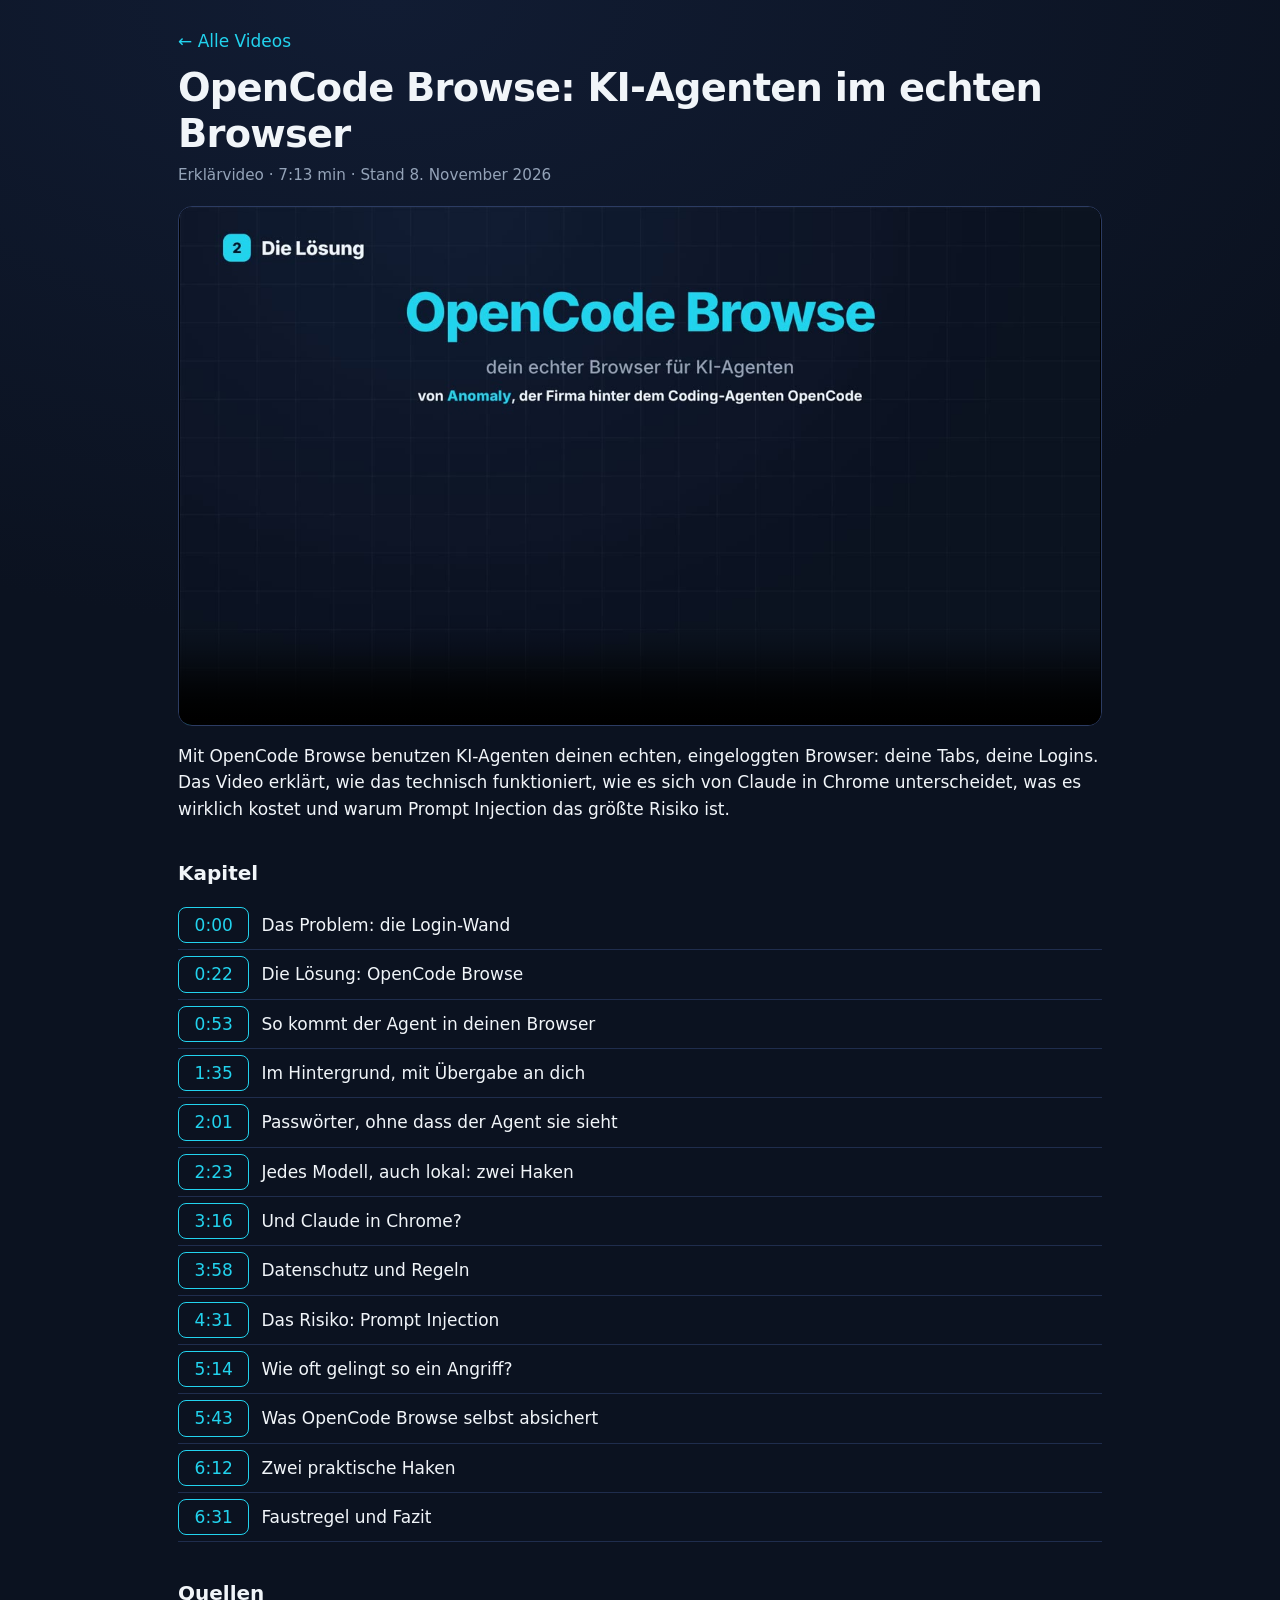
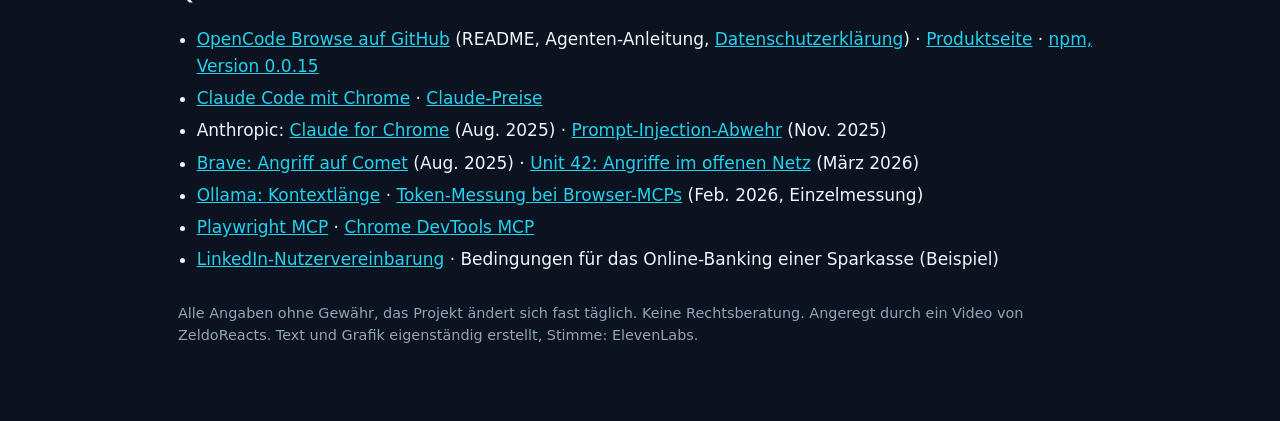
==== opencode-browse/index.html @ 7f42b18c "Videoseite OpenCode Browse und Übersicht der KI-Videos Übersicht (index.html) mit Karte je Video, Vi" ====
<!DOCTYPE html>
<html lang="de">
<head>
<meta charset="utf-8">
<meta name="viewport" content="width=device-width, initial-scale=1">
<title>OpenCode Browse: KI-Agenten im echten Browser · KI-Videos</title>
<meta name="description" content="Erklärvideo (7 min): Was OpenCode Browse kann, wie es funktioniert, was es kostet und welche Risiken es gibt.">
<link rel="stylesheet" href="../stil.css">
</head>
<body>
<main>
  <p class="zurueck"><a href="../">← Alle Videos</a></p>
  <h1>OpenCode Browse: KI-Agenten im echten Browser</h1>
  <p class="meta">Erklärvideo · 7:13 min · Stand 8. November 2026</p>

  <video id="video" controls playsinline preload="metadata" poster="poster.jpg">
    <source src="video.mp4" type="video/mp4">
    Dein Browser kann das Video nicht abspielen. <a href="video.mp4">Video herunterladen</a>.
  </video>

  <p>Mit OpenCode Browse benutzen KI-Agenten deinen echten, eingeloggten Browser: deine Tabs, deine Logins.
  Das Video erklärt, wie das technisch funktioniert, wie es sich von Claude in Chrome unterscheidet, was es wirklich kostet
  und warum Prompt Injection das größte Risiko ist.</p>

  <h2>Kapitel</h2>
  <ol class="kapitel">
    <li><button data-t="0">0:00</button> Das Problem: die Login-Wand</li>
    <li><button data-t="22">0:22</button> Die Lösung: OpenCode Browse</li>
    <li><button data-t="53">0:53</button> So kommt der Agent in deinen Browser</li>
    <li><button data-t="95">1:35</button> Im Hintergrund, mit Übergabe an dich</li>
    <li><button data-t="121">2:01</button> Passwörter, ohne dass der Agent sie sieht</li>
    <li><button data-t="143">2:23</button> Jedes Modell, auch lokal: zwei Haken</li>
    <li><button data-t="196">3:16</button> Und Claude in Chrome?</li>
    <li><button data-t="238">3:58</button> Datenschutz und Regeln</li>
    <li><button data-t="271">4:31</button> Das Risiko: Prompt Injection</li>
    <li><button data-t="314">5:14</button> Wie oft gelingt so ein Angriff?</li>
    <li><button data-t="343">5:43</button> Was OpenCode Browse selbst absichert</li>
    <li><button data-t="372">6:12</button> Zwei praktische Haken</li>
    <li><button data-t="391">6:31</button> Faustregel und Fazit</li>
  </ol>

  <h2>Quellen</h2>
  <ul class="quellen">
    <li><a href="https://github.com/anomalyco/browse">OpenCode Browse auf GitHub</a> (README, Agenten-Anleitung,
      <a href="https://github.com/anomalyco/browse/blob/main/store/privacy-policy.md">Datenschutzerklärung</a>) ·
      <a href="https://opencode.ai/product/browse">Produktseite</a> · <a href="https://www.npmjs.com/package/@opencode/browse">npm, Version 0.0.15</a></li>
    <li><a href="https://code.claude.com/docs/en/chrome">Claude Code mit Chrome</a> · <a href="https://claude.com/pricing">Claude-Preise</a></li>
    <li>Anthropic: <a href="https://www.anthropic.com/news/claude-for-chrome">Claude for Chrome</a> (Aug. 2025) ·
      <a href="https://www.anthropic.com/research/prompt-injection-defenses">Prompt-Injection-Abwehr</a> (Nov. 2025)</li>
    <li><a href="https://brave.com/blog/comet-prompt-injection/">Brave: Angriff auf Comet</a> (Aug. 2025) ·
      <a href="https://unit42.paloaltonetworks.com/ai-agent-prompt-injection/">Unit 42: Angriffe im offenen Netz</a> (März 2026)</li>
    <li><a href="https://docs.ollama.com/context-length">Ollama: Kontextlänge</a> ·
      <a href="https://dev.to/kuroko1t/how-accessibility-tree-formatting-affects-token-cost-in-browser-mcps-n2a">Token-Messung bei Browser-MCPs</a> (Feb. 2026, Einzelmessung)</li>
    <li><a href="https://github.com/microsoft/playwright-mcp">Playwright MCP</a> ·
      <a href="https://github.com/ChromeDevTools/chrome-devtools-mcp">Chrome DevTools MCP</a></li>
    <li><a href="https://www.linkedin.com/legal/user-agreement">LinkedIn-Nutzervereinbarung</a> · Bedingungen für das Online-Banking einer Sparkasse (Beispiel)</li>
  </ul>
  <p class="hinweis">Alle Angaben ohne Gewähr, das Projekt ändert sich fast täglich. Keine Rechtsberatung.
  Angeregt durch ein Video von ZeldoReacts. Text und Grafik eigenständig erstellt, Stimme: ElevenLabs.</p>
</main>
<script>
  const v = document.getElementById('video');
  document.querySelectorAll('.kapitel button').forEach((b) => b.addEventListener('click', () => {
    v.currentTime = Number(b.dataset.t);
    v.play();
    v.scrollIntoView({behavior: 'smooth', block: 'start'});
  }));
</script>
</body>
</html>
---- stil.css ----
:root {
  --bg: #0b1220; --karte: #18243f; --rand: #2c3c63; --text: #f1f5f9; --grau: #94a3b8; --cyan: #22d3ee;
  color-scheme: dark;
}
* { box-sizing: border-box; }
html { background: var(--bg); }
body {
  margin: 0; min-height: 100vh; background: radial-gradient(ellipse 120% 900px at 30% 0%, #111c33 0%, var(--bg) 70%) no-repeat;
  color: var(--text);
  font: 17px/1.55 system-ui, -apple-system, "Segoe UI", Roboto, "Helvetica Neue", Arial, sans-serif;
}
main { max-width: 960px; margin: 0 auto; padding: 28px 18px 60px; }
h1 { font-size: clamp(1.6rem, 4.5vw, 2.4rem); line-height: 1.2; margin: 0.2em 0 0.2em; letter-spacing: -0.02em; }
h2 { font-size: 1.25rem; margin: 1.8em 0 0.6em; }
a { color: var(--cyan); }
.meta { color: var(--grau); margin: 0 0 1.2em; font-size: 0.95rem; }
.zurueck { margin: 0 0 0.6em; }
.zurueck a { text-decoration: none; }
video { width: 100%; aspect-ratio: 16 / 9; background: #000; border-radius: 14px; border: 1px solid var(--rand); display: block; }
.kapitel { list-style: none; padding: 0; margin: 0; }
.kapitel li { display: flex; align-items: center; gap: 12px; padding: 6px 0; border-bottom: 1px solid #1f2d4d; }
.kapitel button {
  font: inherit; font-variant-numeric: tabular-nums; min-width: 4.2em; padding: 4px 10px; border-radius: 8px;
  border: 1px solid var(--cyan); background: transparent; color: var(--cyan); cursor: pointer;
}
.quellen { padding-left: 1.1em; }
.quellen li { margin: 0.35em 0; }
.hinweis { color: var(--grau); font-size: 0.9rem; margin-top: 2em; }
.liste { display: grid; gap: 18px; }
.karte {
  display: grid; grid-template-columns: minmax(0, 300px) 1fr; gap: 18px; align-items: start; padding: 14px;
  background: var(--karte); border: 1px solid var(--rand); border-radius: 16px; color: var(--text); text-decoration: none;
}
.karte img { width: 100%; border-radius: 10px; display: block; }
.karte h2 { margin: 0 0 0.2em; font-size: 1.2rem; color: var(--cyan); }
.karte p { margin: 0.3em 0; }
@media (max-width: 640px) { .karte { grid-template-columns: 1fr; } }
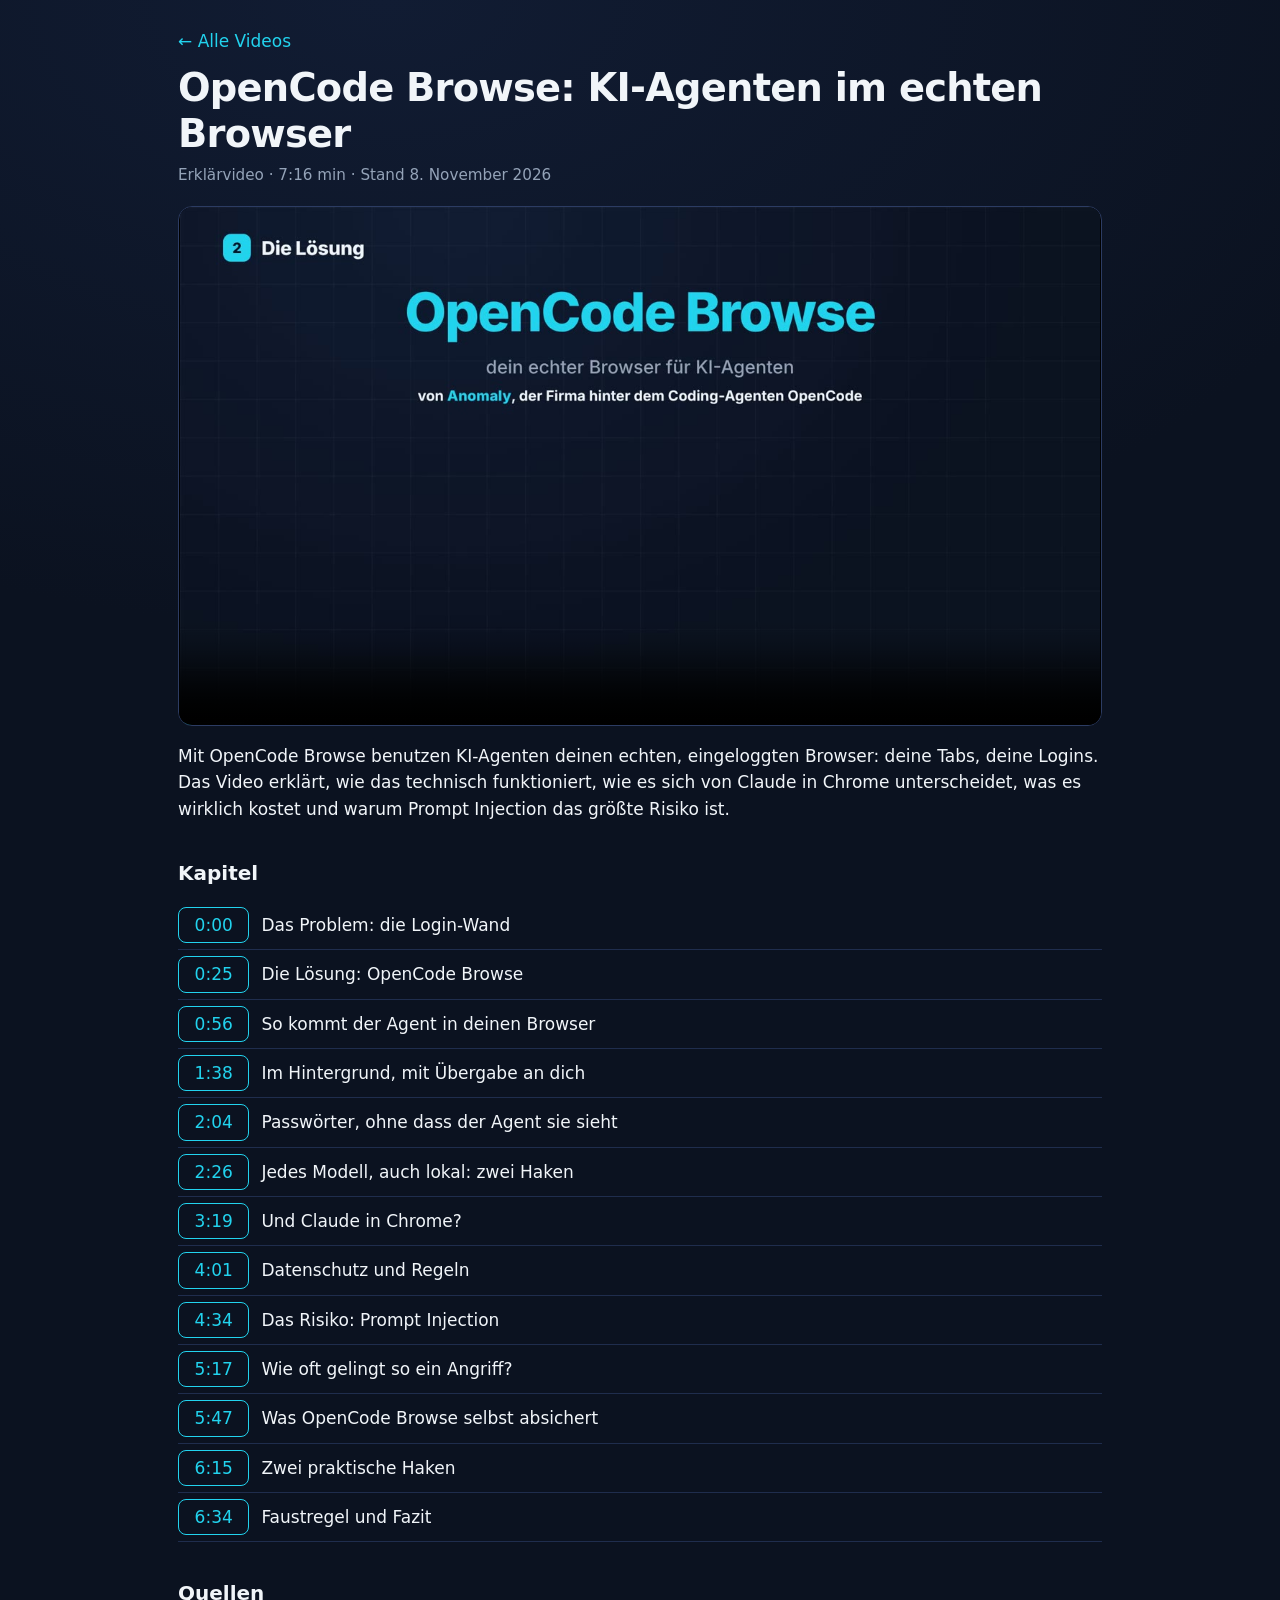
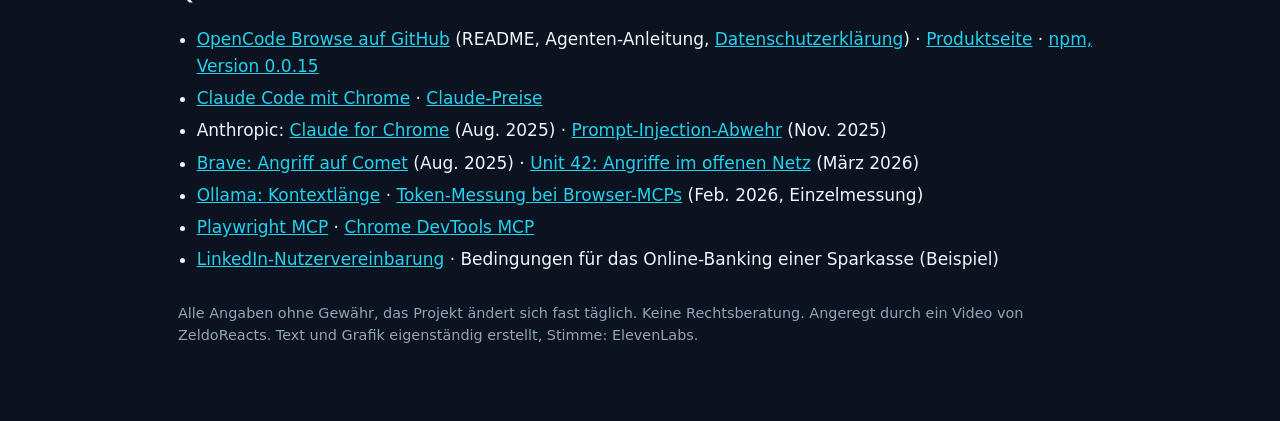
==== commit b4f4d743: "OpenCode Browse: Kapitelzeiten für Fassung mit Titelkarte (+3,5 s), Länge 7:16 Co-Authored-By: Claud" ====
--- a/opencode-browse/index.html
+++ b/opencode-browse/index.html
@@ -11,7 +11,7 @@
 <main>
   <p class="zurueck"><a href="../">← Alle Videos</a></p>
   <h1>OpenCode Browse: KI-Agenten im echten Browser</h1>
-  <p class="meta">Erklärvideo · 7:13 min · Stand 8. November 2026</p>
+  <p class="meta">Erklärvideo · 7:16 min · Stand 8. November 2026</p>
 
   <video id="video" controls playsinline preload="metadata" poster="poster.jpg">
     <source src="video.mp4" type="video/mp4">
@@ -25,18 +25,18 @@
   <h2>Kapitel</h2>
   <ol class="kapitel">
     <li><button data-t="0">0:00</button> Das Problem: die Login-Wand</li>
-    <li><button data-t="22">0:22</button> Die Lösung: OpenCode Browse</li>
-    <li><button data-t="53">0:53</button> So kommt der Agent in deinen Browser</li>
-    <li><button data-t="95">1:35</button> Im Hintergrund, mit Übergabe an dich</li>
-    <li><button data-t="121">2:01</button> Passwörter, ohne dass der Agent sie sieht</li>
-    <li><button data-t="143">2:23</button> Jedes Modell, auch lokal: zwei Haken</li>
-    <li><button data-t="196">3:16</button> Und Claude in Chrome?</li>
-    <li><button data-t="238">3:58</button> Datenschutz und Regeln</li>
-    <li><button data-t="271">4:31</button> Das Risiko: Prompt Injection</li>
-    <li><button data-t="314">5:14</button> Wie oft gelingt so ein Angriff?</li>
-    <li><button data-t="343">5:43</button> Was OpenCode Browse selbst absichert</li>
-    <li><button data-t="372">6:12</button> Zwei praktische Haken</li>
-    <li><button data-t="391">6:31</button> Faustregel und Fazit</li>
+    <li><button data-t="25">0:25</button> Die Lösung: OpenCode Browse</li>
+    <li><button data-t="56">0:56</button> So kommt der Agent in deinen Browser</li>
+    <li><button data-t="98">1:38</button> Im Hintergrund, mit Übergabe an dich</li>
+    <li><button data-t="124">2:04</button> Passwörter, ohne dass der Agent sie sieht</li>
+    <li><button data-t="146">2:26</button> Jedes Modell, auch lokal: zwei Haken</li>
+    <li><button data-t="199">3:19</button> Und Claude in Chrome?</li>
+    <li><button data-t="241">4:01</button> Datenschutz und Regeln</li>
+    <li><button data-t="274">4:34</button> Das Risiko: Prompt Injection</li>
+    <li><button data-t="317">5:17</button> Wie oft gelingt so ein Angriff?</li>
+    <li><button data-t="347">5:47</button> Was OpenCode Browse selbst absichert</li>
+    <li><button data-t="375">6:15</button> Zwei praktische Haken</li>
+    <li><button data-t="394">6:34</button> Faustregel und Fazit</li>
   </ol>
 
   <h2>Quellen</h2>
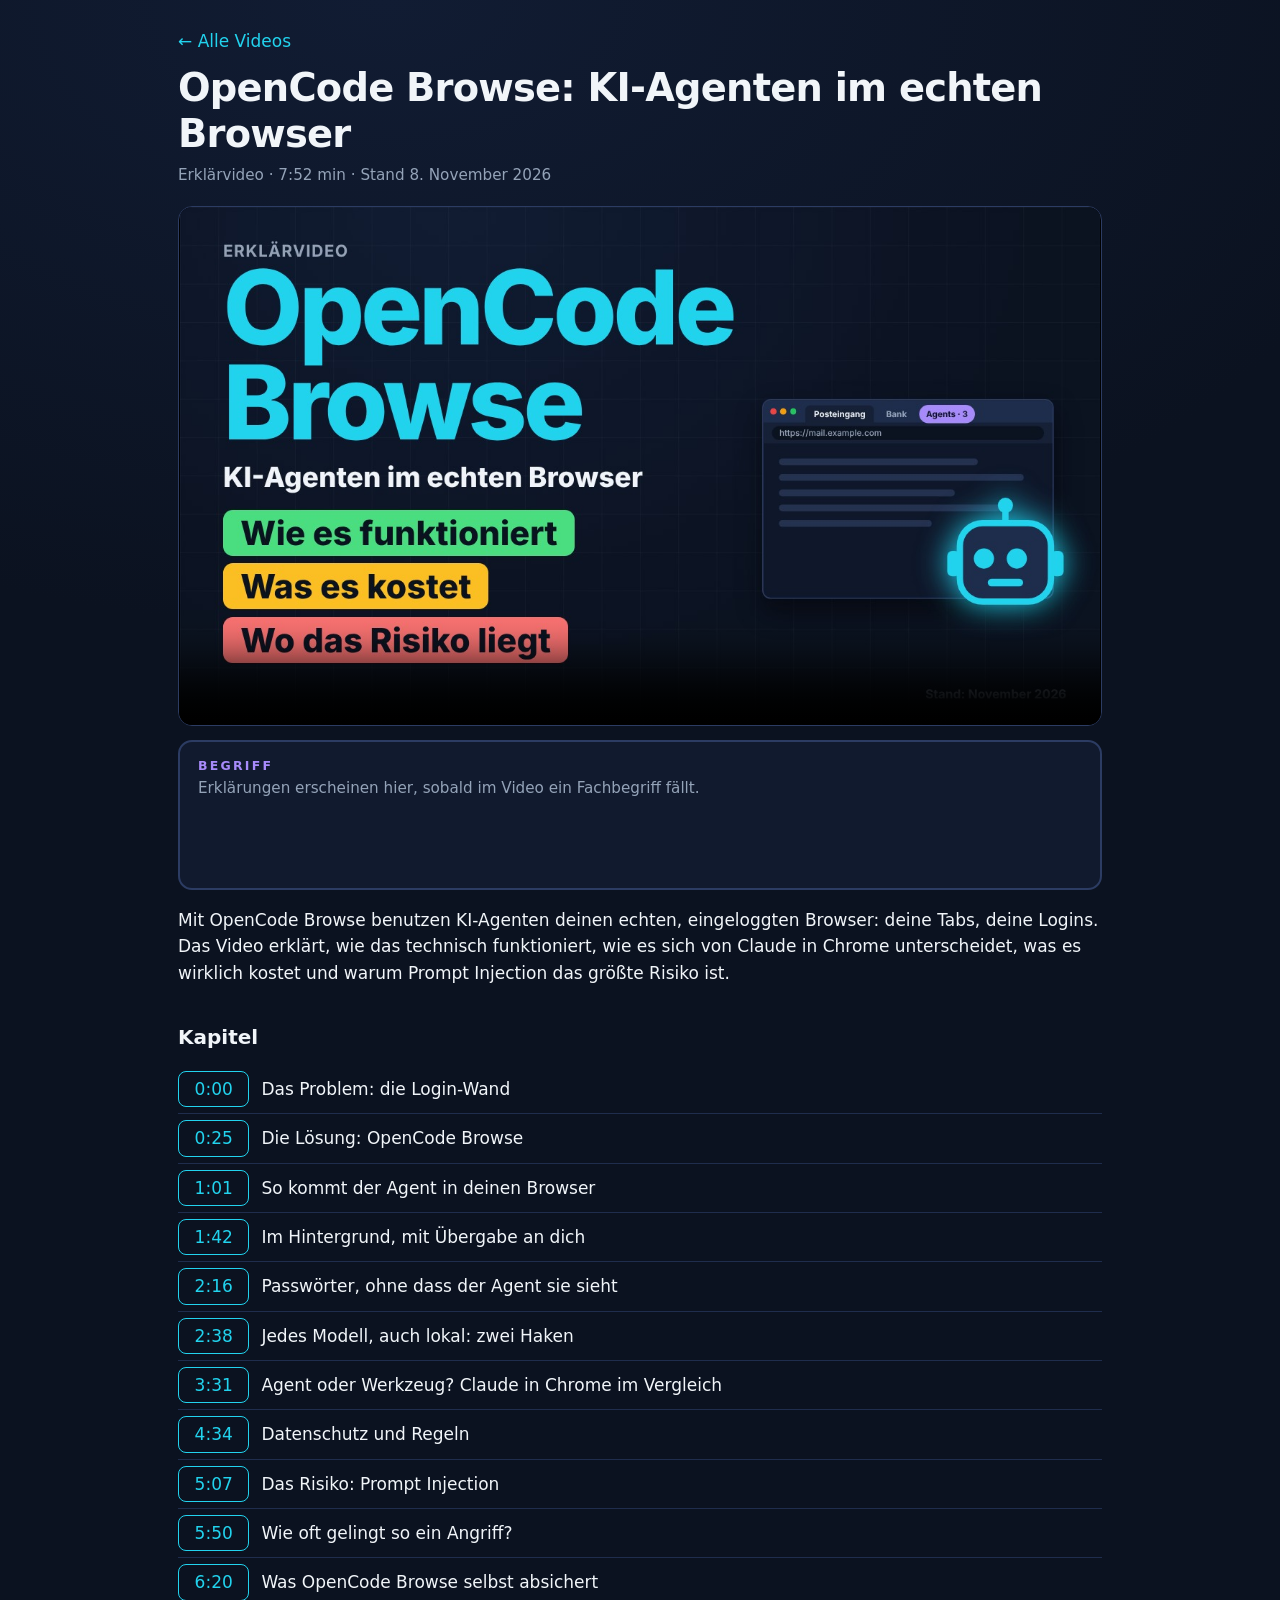
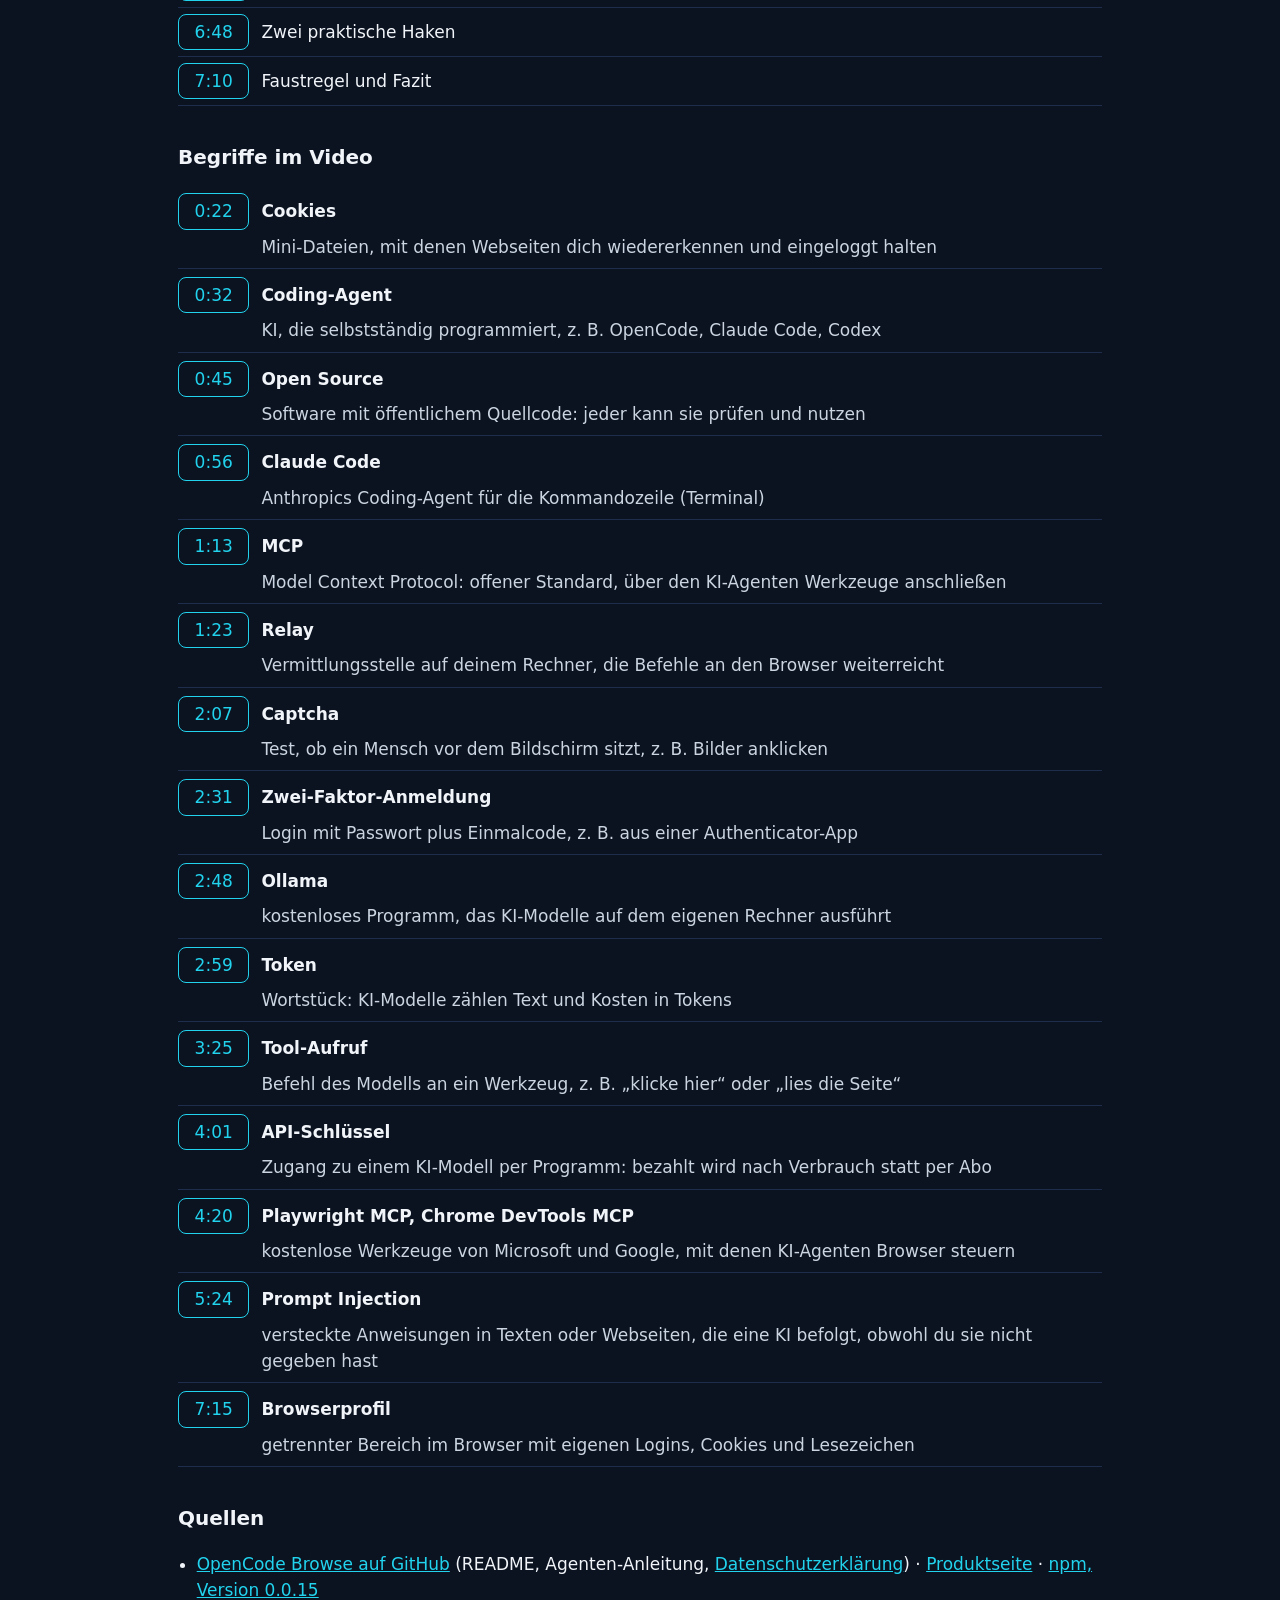
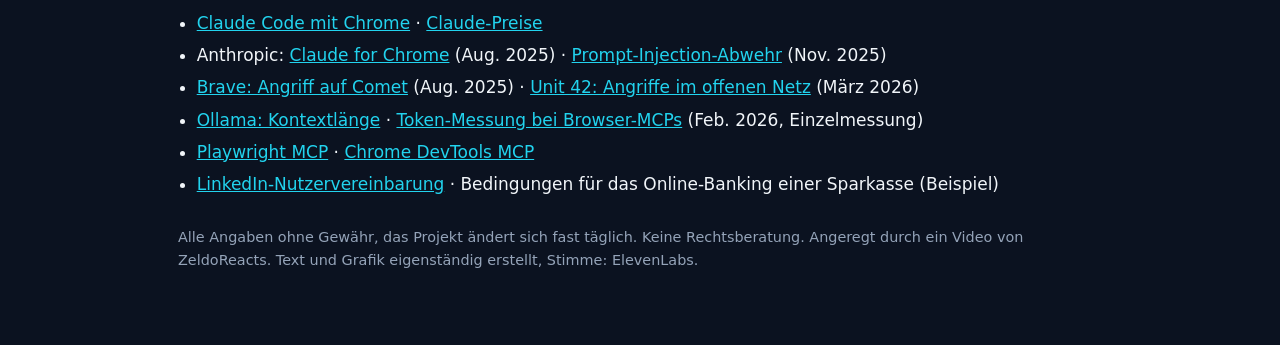
==== commit 0b0bc309: "OpenCode Browse: Endfassung 7:52 mit Begriffs-Einblendungen, mitlaufender Begriffskasten, Begriffsli" ====
--- a/opencode-browse/index.html
+++ b/opencode-browse/index.html
@@ -11,12 +11,18 @@
 <main>
   <p class="zurueck"><a href="../">← Alle Videos</a></p>
   <h1>OpenCode Browse: KI-Agenten im echten Browser</h1>
-  <p class="meta">Erklärvideo · 7:16 min · Stand 8. November 2026</p>
+  <p class="meta">Erklärvideo · 7:52 min · Stand 8. November 2026</p>
 
   <video id="video" controls playsinline preload="metadata" poster="poster.jpg">
     <source src="video.mp4" type="video/mp4">
     Dein Browser kann das Video nicht abspielen. <a href="video.mp4">Video herunterladen</a>.
   </video>
+
+  <div id="begriff" class="begriff" aria-live="polite">
+    <div class="begriff-kopf">Begriff</div>
+    <div id="begriff-name" class="begriff-name">Erklärungen erscheinen hier, sobald im Video ein Fachbegriff fällt.</div>
+    <div id="begriff-text" class="begriff-text"></div>
+  </div>
 
   <p>Mit OpenCode Browse benutzen KI-Agenten deinen echten, eingeloggten Browser: deine Tabs, deine Logins.
   Das Video erklärt, wie das technisch funktioniert, wie es sich von Claude in Chrome unterscheidet, was es wirklich kostet
@@ -26,18 +32,37 @@
   <ol class="kapitel">
     <li><button data-t="0">0:00</button> Das Problem: die Login-Wand</li>
     <li><button data-t="25">0:25</button> Die Lösung: OpenCode Browse</li>
-    <li><button data-t="56">0:56</button> So kommt der Agent in deinen Browser</li>
-    <li><button data-t="98">1:38</button> Im Hintergrund, mit Übergabe an dich</li>
-    <li><button data-t="124">2:04</button> Passwörter, ohne dass der Agent sie sieht</li>
-    <li><button data-t="146">2:26</button> Jedes Modell, auch lokal: zwei Haken</li>
-    <li><button data-t="199">3:19</button> Und Claude in Chrome?</li>
-    <li><button data-t="241">4:01</button> Datenschutz und Regeln</li>
-    <li><button data-t="274">4:34</button> Das Risiko: Prompt Injection</li>
-    <li><button data-t="317">5:17</button> Wie oft gelingt so ein Angriff?</li>
-    <li><button data-t="347">5:47</button> Was OpenCode Browse selbst absichert</li>
-    <li><button data-t="375">6:15</button> Zwei praktische Haken</li>
-    <li><button data-t="394">6:34</button> Faustregel und Fazit</li>
+    <li><button data-t="61">1:01</button> So kommt der Agent in deinen Browser</li>
+    <li><button data-t="102">1:42</button> Im Hintergrund, mit Übergabe an dich</li>
+    <li><button data-t="136">2:16</button> Passwörter, ohne dass der Agent sie sieht</li>
+    <li><button data-t="158">2:38</button> Jedes Modell, auch lokal: zwei Haken</li>
+    <li><button data-t="211">3:31</button> Agent oder Werkzeug? Claude in Chrome im Vergleich</li>
+    <li><button data-t="274">4:34</button> Datenschutz und Regeln</li>
+    <li><button data-t="307">5:07</button> Das Risiko: Prompt Injection</li>
+    <li><button data-t="350">5:50</button> Wie oft gelingt so ein Angriff?</li>
+    <li><button data-t="380">6:20</button> Was OpenCode Browse selbst absichert</li>
+    <li><button data-t="408">6:48</button> Zwei praktische Haken</li>
+    <li><button data-t="430">7:10</button> Faustregel und Fazit</li>
   </ol>
+
+  <h2>Begriffe im Video</h2>
+  <dl class="begriffe">
+    <div><dt><button data-t="22">0:22</button> Cookies</dt><dd>Mini-Dateien, mit denen Webseiten dich wiedererkennen und eingeloggt halten</dd></div>
+    <div><dt><button data-t="32">0:32</button> Coding-Agent</dt><dd>KI, die selbstständig programmiert, z. B. OpenCode, Claude Code, Codex</dd></div>
+    <div><dt><button data-t="45">0:45</button> Open Source</dt><dd>Software mit öffentlichem Quellcode: jeder kann sie prüfen und nutzen</dd></div>
+    <div><dt><button data-t="56">0:56</button> Claude Code</dt><dd>Anthropics Coding-Agent für die Kommandozeile (Terminal)</dd></div>
+    <div><dt><button data-t="73">1:13</button> MCP</dt><dd>Model Context Protocol: offener Standard, über den KI-Agenten Werkzeuge anschließen</dd></div>
+    <div><dt><button data-t="83">1:23</button> Relay</dt><dd>Vermittlungsstelle auf deinem Rechner, die Befehle an den Browser weiterreicht</dd></div>
+    <div><dt><button data-t="127">2:07</button> Captcha</dt><dd>Test, ob ein Mensch vor dem Bildschirm sitzt, z. B. Bilder anklicken</dd></div>
+    <div><dt><button data-t="151">2:31</button> Zwei-Faktor-Anmeldung</dt><dd>Login mit Passwort plus Einmalcode, z. B. aus einer Authenticator-App</dd></div>
+    <div><dt><button data-t="168">2:48</button> Ollama</dt><dd>kostenloses Programm, das KI-Modelle auf dem eigenen Rechner ausführt</dd></div>
+    <div><dt><button data-t="179">2:59</button> Token</dt><dd>Wortstück: KI-Modelle zählen Text und Kosten in Tokens</dd></div>
+    <div><dt><button data-t="205">3:25</button> Tool-Aufruf</dt><dd>Befehl des Modells an ein Werkzeug, z. B. „klicke hier“ oder „lies die Seite“</dd></div>
+    <div><dt><button data-t="241">4:01</button> API-Schlüssel</dt><dd>Zugang zu einem KI-Modell per Programm: bezahlt wird nach Verbrauch statt per Abo</dd></div>
+    <div><dt><button data-t="260">4:20</button> Playwright MCP, Chrome DevTools MCP</dt><dd>kostenlose Werkzeuge von Microsoft und Google, mit denen KI-Agenten Browser steuern</dd></div>
+    <div><dt><button data-t="324">5:24</button> Prompt Injection</dt><dd>versteckte Anweisungen in Texten oder Webseiten, die eine KI befolgt, obwohl du sie nicht gegeben hast</dd></div>
+    <div><dt><button data-t="435">7:15</button> Browserprofil</dt><dd>getrennter Bereich im Browser mit eigenen Logins, Cookies und Lesezeichen</dd></div>
+  </dl>
 
   <h2>Quellen</h2>
   <ul class="quellen">
@@ -60,7 +85,24 @@
 </main>
 <script>
   const v = document.getElementById('video');
-  document.querySelectorAll('.kapitel button').forEach((b) => b.addEventListener('click', () => {
+  const BEGRIFFE = [{"t": 22.87, "b": "Cookies", "e": "Mini-Dateien, mit denen Webseiten dich wiedererkennen und eingeloggt halten"}, {"t": 32.43, "b": "Coding-Agent", "e": "KI, die selbstständig programmiert, z. B. OpenCode, Claude Code, Codex"}, {"t": 45.07, "b": "Open Source", "e": "Software mit öffentlichem Quellcode: jeder kann sie prüfen und nutzen"}, {"t": 56.51, "b": "Claude Code", "e": "Anthropics Coding-Agent für die Kommandozeile (Terminal)"}, {"t": 73.81, "b": "MCP", "e": "Model Context Protocol: offener Standard, über den KI-Agenten Werkzeuge anschließen"}, {"t": 83.93, "b": "Relay", "e": "Vermittlungsstelle auf deinem Rechner, die Befehle an den Browser weiterreicht"}, {"t": 127.36, "b": "Captcha", "e": "Test, ob ein Mensch vor dem Bildschirm sitzt, z. B. Bilder anklicken"}, {"t": 151.53, "b": "Zwei-Faktor-Anmeldung", "e": "Login mit Passwort plus Einmalcode, z. B. aus einer Authenticator-App"}, {"t": 168.7, "b": "Ollama", "e": "kostenloses Programm, das KI-Modelle auf dem eigenen Rechner ausführt"}, {"t": 179.02, "b": "Token", "e": "Wortstück: KI-Modelle zählen Text und Kosten in Tokens"}, {"t": 205.18, "b": "Tool-Aufruf", "e": "Befehl des Modells an ein Werkzeug, z. B. „klicke hier“ oder „lies die Seite“"}, {"t": 241.52, "b": "API-Schlüssel", "e": "Zugang zu einem KI-Modell per Programm: bezahlt wird nach Verbrauch statt per Abo"}, {"t": 260.88, "b": "Playwright MCP, Chrome DevTools MCP", "e": "kostenlose Werkzeuge von Microsoft und Google, mit denen KI-Agenten Browser steuern"}, {"t": 324.86, "b": "Prompt Injection", "e": "versteckte Anweisungen in Texten oder Webseiten, die eine KI befolgt, obwohl du sie nicht gegeben hast"}, {"t": 435.46, "b": "Browserprofil", "e": "getrennter Bereich im Browser mit eigenen Logins, Cookies und Lesezeichen"}];
+  const kasten = document.getElementById('begriff');
+  const name = document.getElementById('begriff-name');
+  const text = document.getElementById('begriff-text');
+  let aktiv = null;
+  v.addEventListener('timeupdate', () => {
+    const t = v.currentTime;
+    let treffer = null;
+    BEGRIFFE.forEach((b, i) => {
+      const ende = Math.min(b.t + 8, BEGRIFFE[i + 1] ? BEGRIFFE[i + 1].t : 1e9);
+      if (t >= b.t - 0.2 && t < ende) treffer = b;
+    });
+    if (treffer === aktiv) return;
+    aktiv = treffer;
+    kasten.classList.toggle('an', !!treffer);
+    if (treffer) { name.textContent = treffer.b; text.textContent = treffer.e; }
+  });
+  document.querySelectorAll('button[data-t]').forEach((b) => b.addEventListener('click', () => {
     v.currentTime = Number(b.dataset.t);
     v.play();
     v.scrollIntoView({behavior: 'smooth', block: 'start'});
--- a/stil.css
+++ b/stil.css
@@ -35,3 +35,20 @@
 .karte h2 { margin: 0 0 0.2em; font-size: 1.2rem; color: var(--cyan); }
 .karte p { margin: 0.3em 0; }
 @media (max-width: 640px) { .karte { grid-template-columns: 1fr; } }
+.begriff {
+  margin: 14px 0 6px; padding: 14px 18px; border-radius: 14px; border: 2px solid #2c3c63; background: #111a2e;
+  min-height: 150px; transition: border-color .3s, background .3s;
+}
+.begriff.an { border-color: #a78bfa; background: #1b1838; }
+.begriff-kopf { font-size: .78rem; font-weight: 800; letter-spacing: .18em; text-transform: uppercase; color: #a78bfa; }
+.begriff-name { font-size: 1.25rem; font-weight: 800; margin-top: 2px; }
+.begriff:not(.an) .begriff-name { font-size: .95rem; font-weight: 500; color: var(--grau); }
+.begriff-text { color: #cbd5e1; margin-top: 2px; }
+.begriffe { margin: 0; }
+.begriffe > div { padding: 8px 0; border-bottom: 1px solid #1f2d4d; }
+.begriffe dt { font-weight: 800; display: flex; align-items: center; gap: 12px; }
+.begriffe dd { margin: 4px 0 0 calc(4.2em + 12px); color: #cbd5e1; }
+.begriffe button {
+  font: inherit; font-weight: 500; font-variant-numeric: tabular-nums; min-width: 4.2em; padding: 4px 10px; border-radius: 8px;
+  border: 1px solid var(--cyan); background: transparent; color: var(--cyan); cursor: pointer;
+}
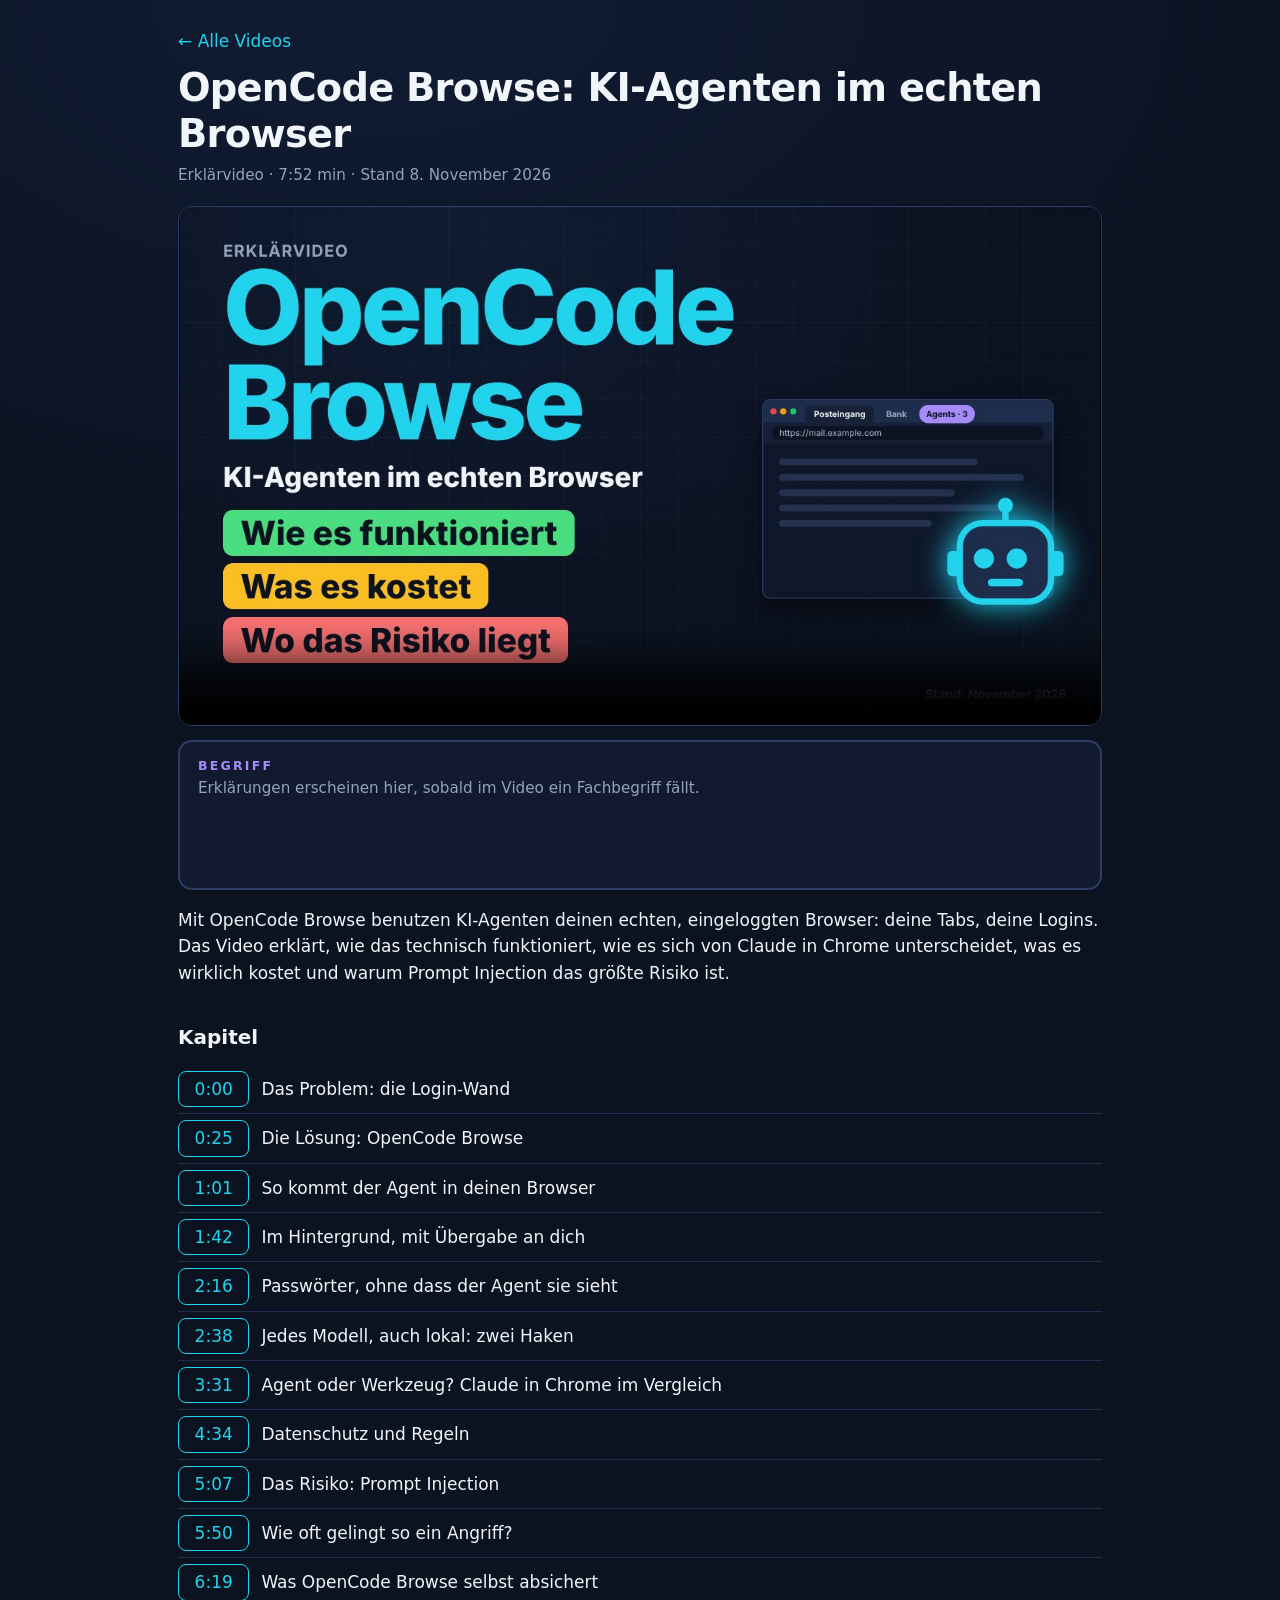
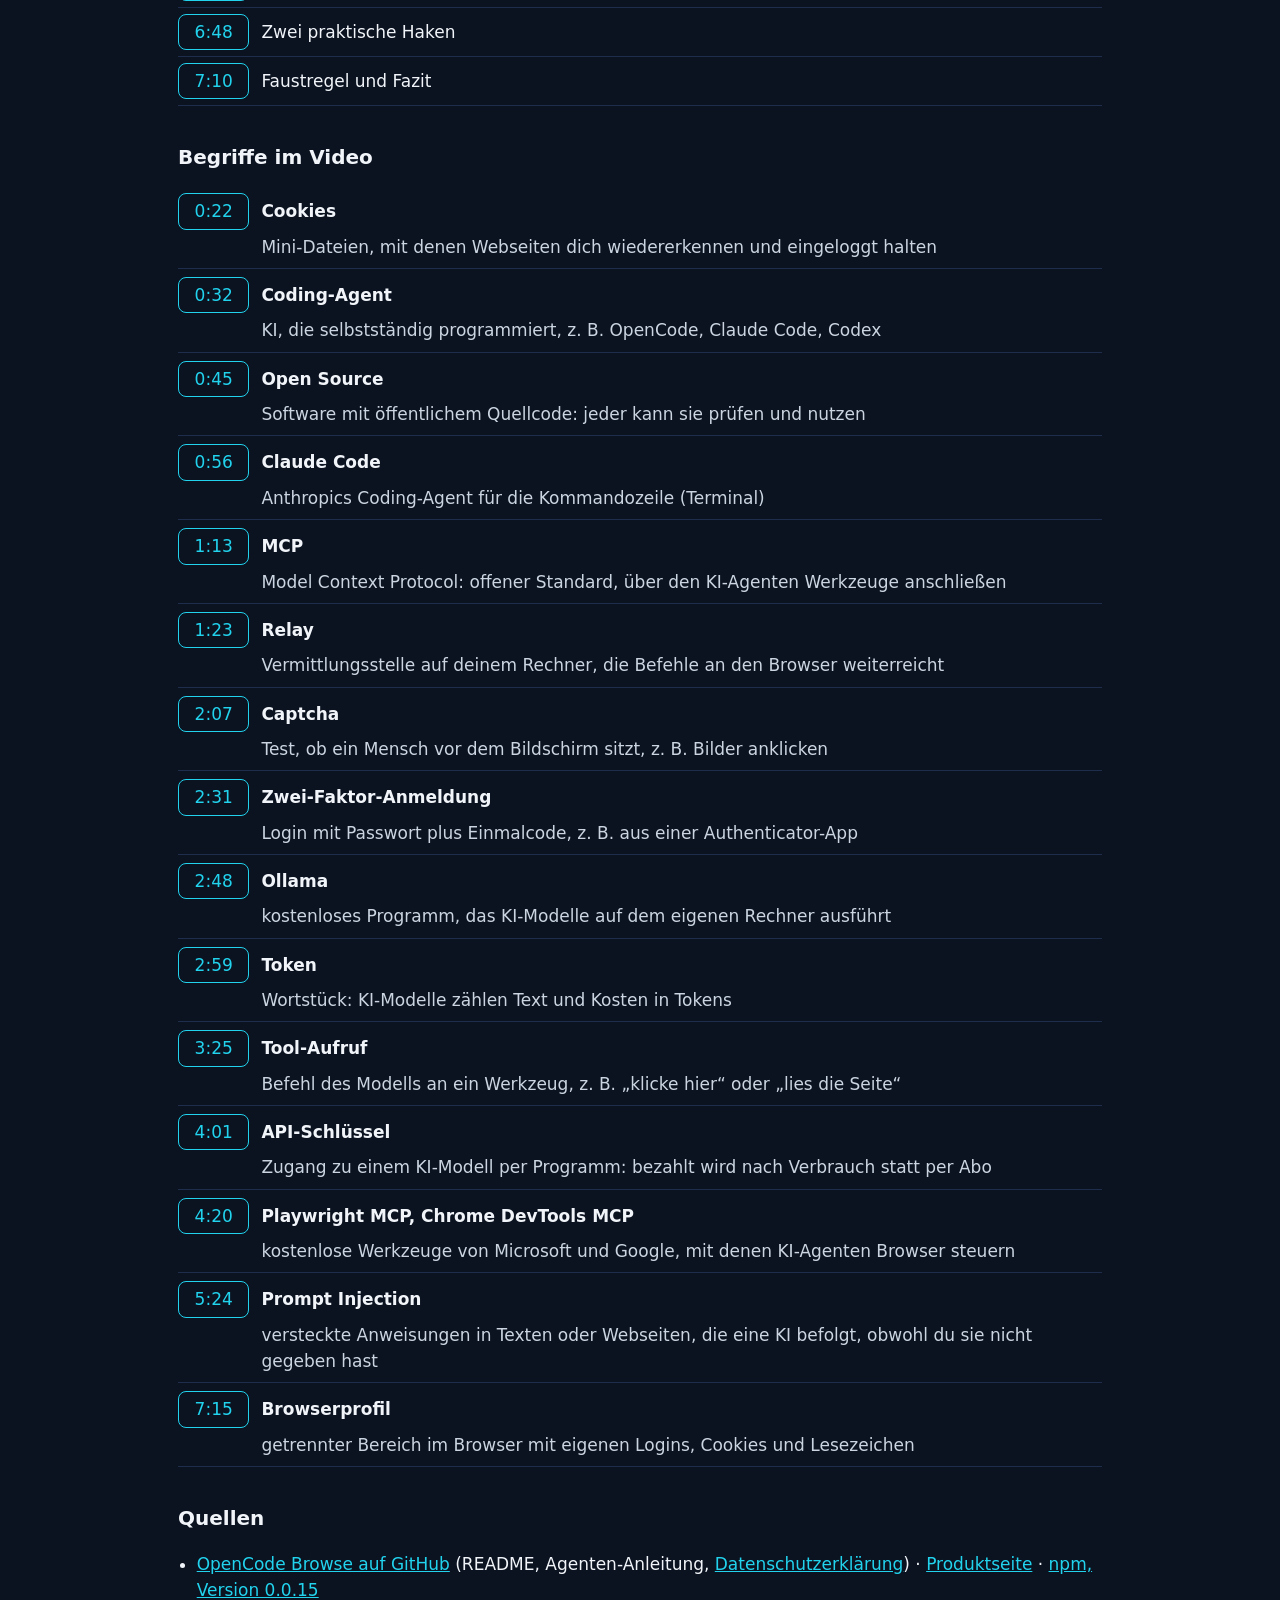
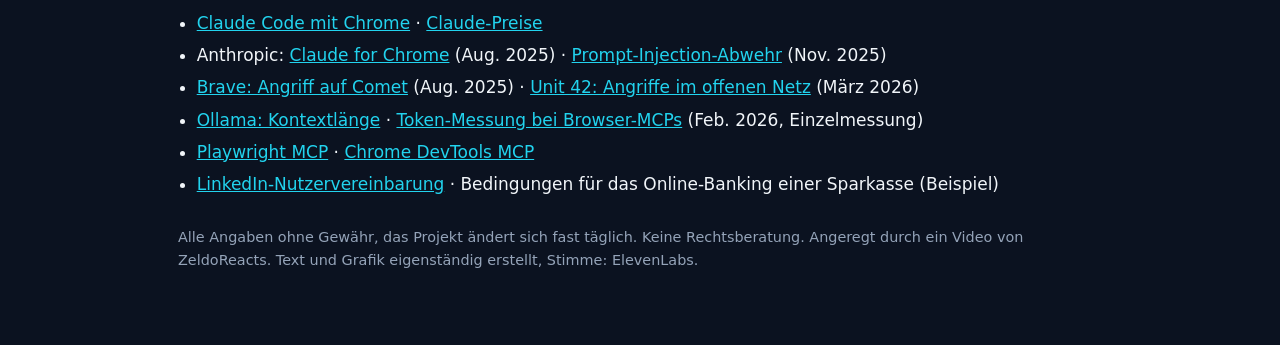
==== commit 739bb150: "OpenCode Browse: Kapitel- und Begriffszeiten für Szene 9 neu (Video folgt) Co-Authored-By: Claude Op" ====
--- a/opencode-browse/index.html
+++ b/opencode-browse/index.html
@@ -40,7 +40,7 @@
     <li><button data-t="274">4:34</button> Datenschutz und Regeln</li>
     <li><button data-t="307">5:07</button> Das Risiko: Prompt Injection</li>
     <li><button data-t="350">5:50</button> Wie oft gelingt so ein Angriff?</li>
-    <li><button data-t="380">6:20</button> Was OpenCode Browse selbst absichert</li>
+    <li><button data-t="379">6:19</button> Was OpenCode Browse selbst absichert</li>
     <li><button data-t="408">6:48</button> Zwei praktische Haken</li>
     <li><button data-t="430">7:10</button> Faustregel und Fazit</li>
   </ol>
@@ -85,7 +85,7 @@
 </main>
 <script>
   const v = document.getElementById('video');
-  const BEGRIFFE = [{"t": 22.87, "b": "Cookies", "e": "Mini-Dateien, mit denen Webseiten dich wiedererkennen und eingeloggt halten"}, {"t": 32.43, "b": "Coding-Agent", "e": "KI, die selbstständig programmiert, z. B. OpenCode, Claude Code, Codex"}, {"t": 45.07, "b": "Open Source", "e": "Software mit öffentlichem Quellcode: jeder kann sie prüfen und nutzen"}, {"t": 56.51, "b": "Claude Code", "e": "Anthropics Coding-Agent für die Kommandozeile (Terminal)"}, {"t": 73.81, "b": "MCP", "e": "Model Context Protocol: offener Standard, über den KI-Agenten Werkzeuge anschließen"}, {"t": 83.93, "b": "Relay", "e": "Vermittlungsstelle auf deinem Rechner, die Befehle an den Browser weiterreicht"}, {"t": 127.36, "b": "Captcha", "e": "Test, ob ein Mensch vor dem Bildschirm sitzt, z. B. Bilder anklicken"}, {"t": 151.53, "b": "Zwei-Faktor-Anmeldung", "e": "Login mit Passwort plus Einmalcode, z. B. aus einer Authenticator-App"}, {"t": 168.7, "b": "Ollama", "e": "kostenloses Programm, das KI-Modelle auf dem eigenen Rechner ausführt"}, {"t": 179.02, "b": "Token", "e": "Wortstück: KI-Modelle zählen Text und Kosten in Tokens"}, {"t": 205.18, "b": "Tool-Aufruf", "e": "Befehl des Modells an ein Werkzeug, z. B. „klicke hier“ oder „lies die Seite“"}, {"t": 241.52, "b": "API-Schlüssel", "e": "Zugang zu einem KI-Modell per Programm: bezahlt wird nach Verbrauch statt per Abo"}, {"t": 260.88, "b": "Playwright MCP, Chrome DevTools MCP", "e": "kostenlose Werkzeuge von Microsoft und Google, mit denen KI-Agenten Browser steuern"}, {"t": 324.86, "b": "Prompt Injection", "e": "versteckte Anweisungen in Texten oder Webseiten, die eine KI befolgt, obwohl du sie nicht gegeben hast"}, {"t": 435.46, "b": "Browserprofil", "e": "getrennter Bereich im Browser mit eigenen Logins, Cookies und Lesezeichen"}];
+  const BEGRIFFE = [{"t": 22.87, "b": "Cookies", "e": "Mini-Dateien, mit denen Webseiten dich wiedererkennen und eingeloggt halten"}, {"t": 32.43, "b": "Coding-Agent", "e": "KI, die selbstständig programmiert, z. B. OpenCode, Claude Code, Codex"}, {"t": 45.07, "b": "Open Source", "e": "Software mit öffentlichem Quellcode: jeder kann sie prüfen und nutzen"}, {"t": 56.51, "b": "Claude Code", "e": "Anthropics Coding-Agent für die Kommandozeile (Terminal)"}, {"t": 73.81, "b": "MCP", "e": "Model Context Protocol: offener Standard, über den KI-Agenten Werkzeuge anschließen"}, {"t": 83.93, "b": "Relay", "e": "Vermittlungsstelle auf deinem Rechner, die Befehle an den Browser weiterreicht"}, {"t": 127.36, "b": "Captcha", "e": "Test, ob ein Mensch vor dem Bildschirm sitzt, z. B. Bilder anklicken"}, {"t": 151.53, "b": "Zwei-Faktor-Anmeldung", "e": "Login mit Passwort plus Einmalcode, z. B. aus einer Authenticator-App"}, {"t": 168.7, "b": "Ollama", "e": "kostenloses Programm, das KI-Modelle auf dem eigenen Rechner ausführt"}, {"t": 179.02, "b": "Token", "e": "Wortstück: KI-Modelle zählen Text und Kosten in Tokens"}, {"t": 205.18, "b": "Tool-Aufruf", "e": "Befehl des Modells an ein Werkzeug, z. B. „klicke hier“ oder „lies die Seite“"}, {"t": 241.52, "b": "API-Schlüssel", "e": "Zugang zu einem KI-Modell per Programm: bezahlt wird nach Verbrauch statt per Abo"}, {"t": 260.88, "b": "Playwright MCP, Chrome DevTools MCP", "e": "kostenlose Werkzeuge von Microsoft und Google, mit denen KI-Agenten Browser steuern"}, {"t": 324.86, "b": "Prompt Injection", "e": "versteckte Anweisungen in Texten oder Webseiten, die eine KI befolgt, obwohl du sie nicht gegeben hast"}, {"t": 435.22, "b": "Browserprofil", "e": "getrennter Bereich im Browser mit eigenen Logins, Cookies und Lesezeichen"}];
   const kasten = document.getElementById('begriff');
   const name = document.getElementById('begriff-name');
   const text = document.getElementById('begriff-text');
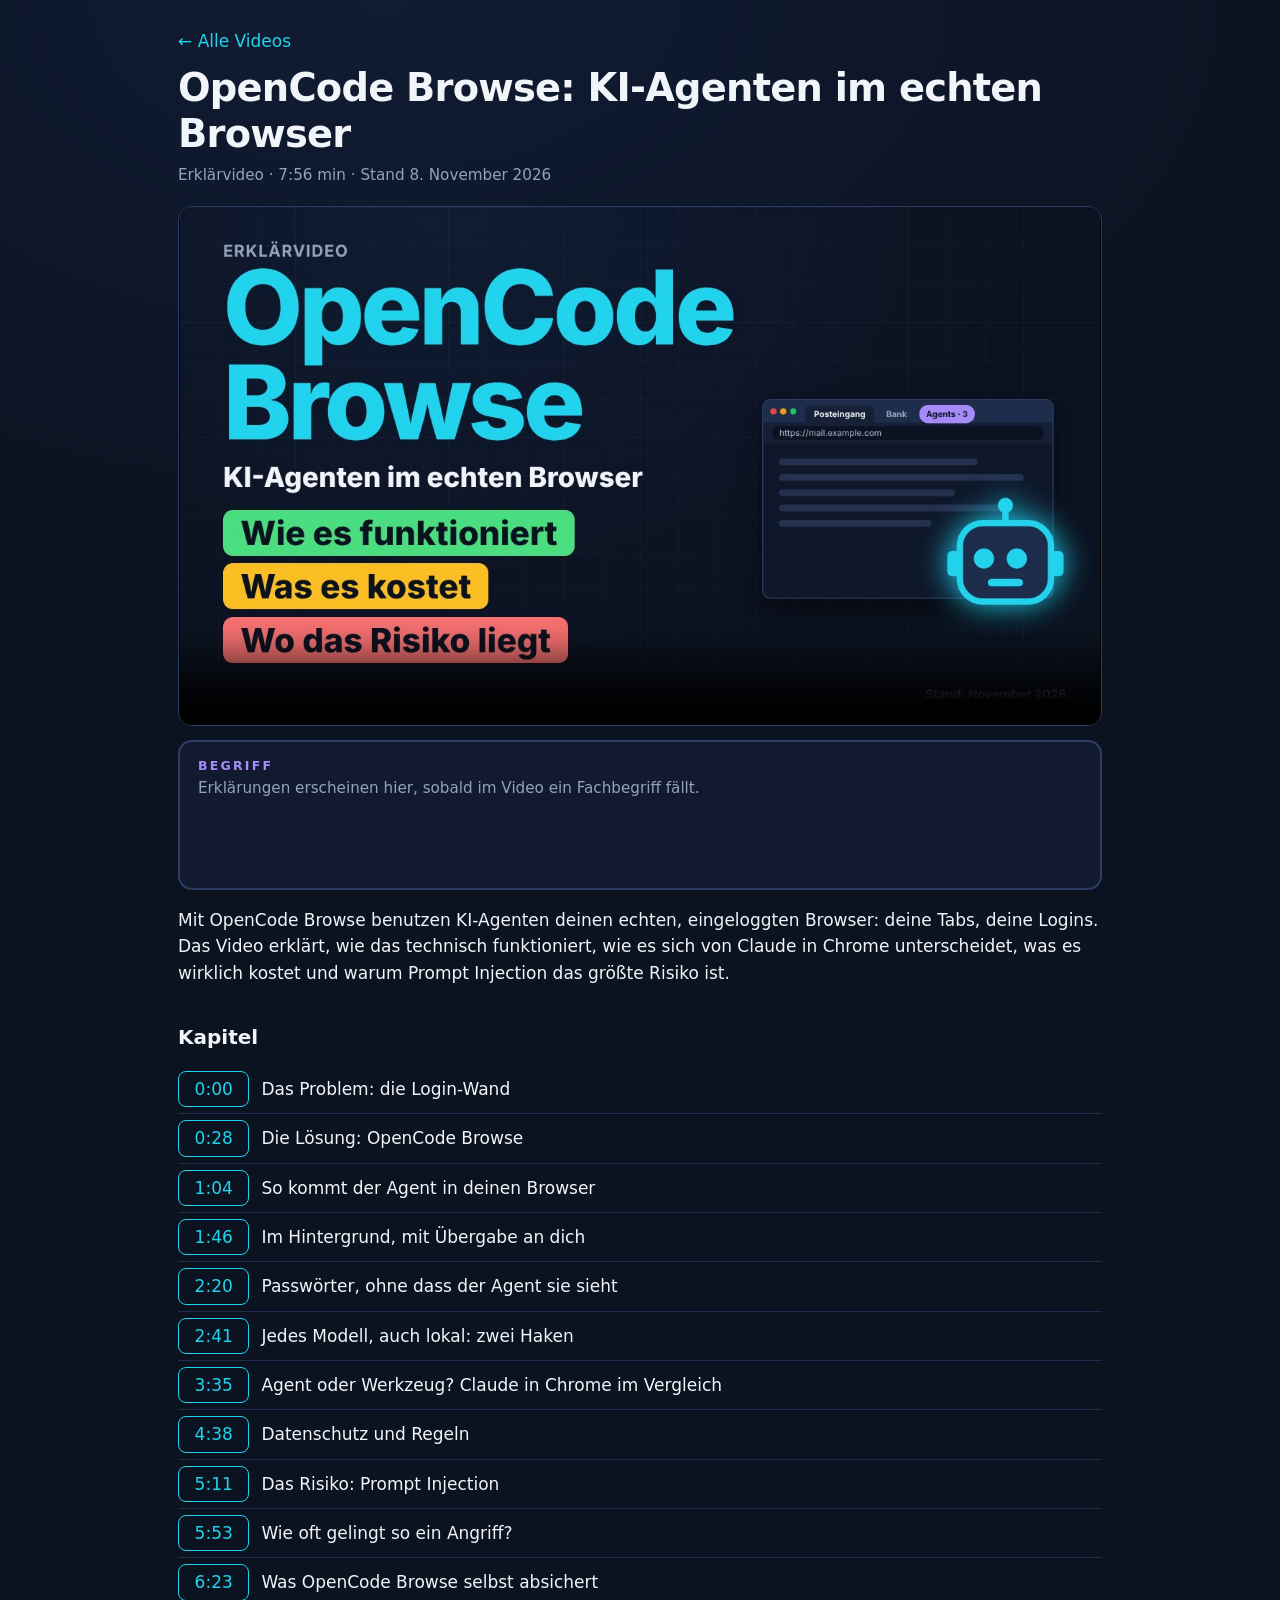
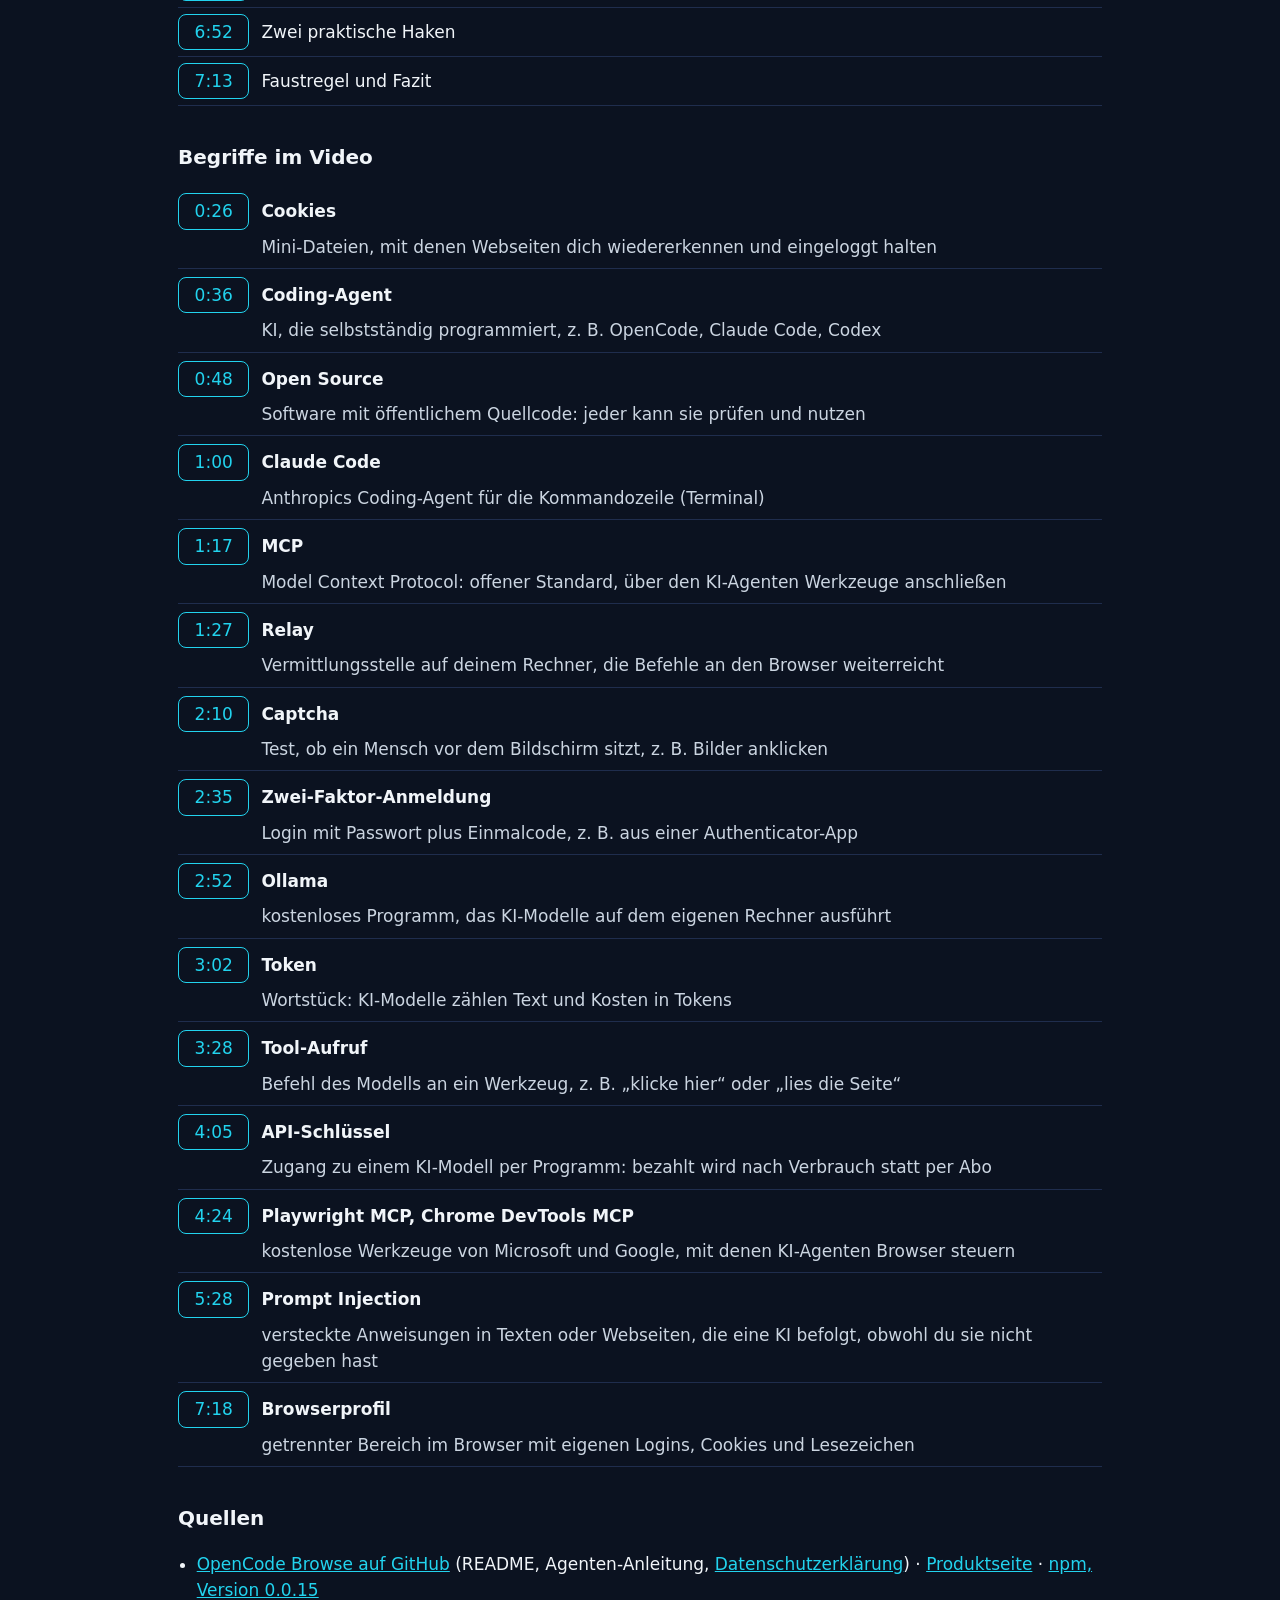
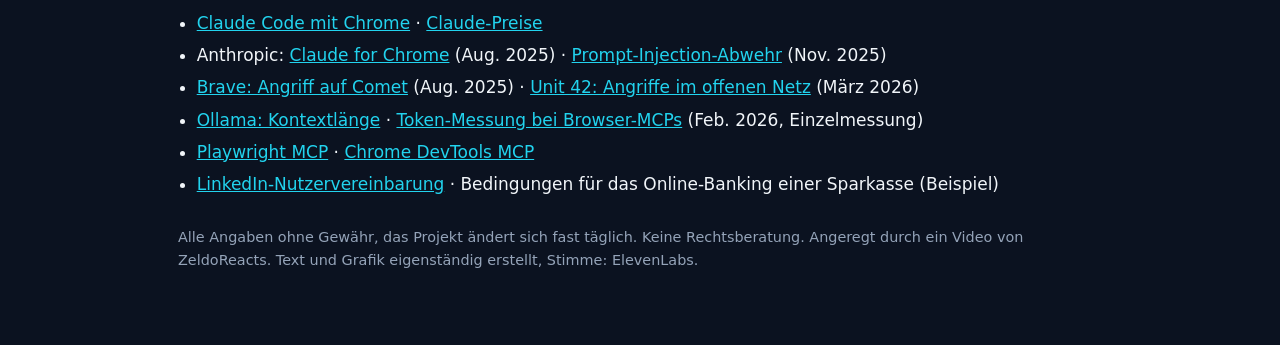
==== commit 2e836de7: "OpenCode Browse: Untertitel im Player, Kapitel- und Begriffszeiten für gesprochene Titelkarte (Video" ====
--- a/opencode-browse/index.html
+++ b/opencode-browse/index.html
@@ -11,10 +11,11 @@
 <main>
   <p class="zurueck"><a href="../">← Alle Videos</a></p>
   <h1>OpenCode Browse: KI-Agenten im echten Browser</h1>
-  <p class="meta">Erklärvideo · 7:52 min · Stand 8. November 2026</p>
+  <p class="meta">Erklärvideo · 7:56 min · Stand 8. November 2026</p>
 
   <video id="video" controls playsinline preload="metadata" poster="poster.jpg">
     <source src="video.mp4" type="video/mp4">
+    <track kind="subtitles" srclang="de" label="Deutsch" src="untertitel.de.vtt">
     Dein Browser kann das Video nicht abspielen. <a href="video.mp4">Video herunterladen</a>.
   </video>
 
@@ -31,37 +32,37 @@
   <h2>Kapitel</h2>
   <ol class="kapitel">
     <li><button data-t="0">0:00</button> Das Problem: die Login-Wand</li>
-    <li><button data-t="25">0:25</button> Die Lösung: OpenCode Browse</li>
-    <li><button data-t="61">1:01</button> So kommt der Agent in deinen Browser</li>
-    <li><button data-t="102">1:42</button> Im Hintergrund, mit Übergabe an dich</li>
-    <li><button data-t="136">2:16</button> Passwörter, ohne dass der Agent sie sieht</li>
-    <li><button data-t="158">2:38</button> Jedes Modell, auch lokal: zwei Haken</li>
-    <li><button data-t="211">3:31</button> Agent oder Werkzeug? Claude in Chrome im Vergleich</li>
-    <li><button data-t="274">4:34</button> Datenschutz und Regeln</li>
-    <li><button data-t="307">5:07</button> Das Risiko: Prompt Injection</li>
-    <li><button data-t="350">5:50</button> Wie oft gelingt so ein Angriff?</li>
-    <li><button data-t="379">6:19</button> Was OpenCode Browse selbst absichert</li>
-    <li><button data-t="408">6:48</button> Zwei praktische Haken</li>
-    <li><button data-t="430">7:10</button> Faustregel und Fazit</li>
+    <li><button data-t="28">0:28</button> Die Lösung: OpenCode Browse</li>
+    <li><button data-t="64">1:04</button> So kommt der Agent in deinen Browser</li>
+    <li><button data-t="106">1:46</button> Im Hintergrund, mit Übergabe an dich</li>
+    <li><button data-t="140">2:20</button> Passwörter, ohne dass der Agent sie sieht</li>
+    <li><button data-t="161">2:41</button> Jedes Modell, auch lokal: zwei Haken</li>
+    <li><button data-t="215">3:35</button> Agent oder Werkzeug? Claude in Chrome im Vergleich</li>
+    <li><button data-t="278">4:38</button> Datenschutz und Regeln</li>
+    <li><button data-t="311">5:11</button> Das Risiko: Prompt Injection</li>
+    <li><button data-t="353">5:53</button> Wie oft gelingt so ein Angriff?</li>
+    <li><button data-t="383">6:23</button> Was OpenCode Browse selbst absichert</li>
+    <li><button data-t="412">6:52</button> Zwei praktische Haken</li>
+    <li><button data-t="433">7:13</button> Faustregel und Fazit</li>
   </ol>
 
   <h2>Begriffe im Video</h2>
   <dl class="begriffe">
-    <div><dt><button data-t="22">0:22</button> Cookies</dt><dd>Mini-Dateien, mit denen Webseiten dich wiedererkennen und eingeloggt halten</dd></div>
-    <div><dt><button data-t="32">0:32</button> Coding-Agent</dt><dd>KI, die selbstständig programmiert, z. B. OpenCode, Claude Code, Codex</dd></div>
-    <div><dt><button data-t="45">0:45</button> Open Source</dt><dd>Software mit öffentlichem Quellcode: jeder kann sie prüfen und nutzen</dd></div>
-    <div><dt><button data-t="56">0:56</button> Claude Code</dt><dd>Anthropics Coding-Agent für die Kommandozeile (Terminal)</dd></div>
-    <div><dt><button data-t="73">1:13</button> MCP</dt><dd>Model Context Protocol: offener Standard, über den KI-Agenten Werkzeuge anschließen</dd></div>
-    <div><dt><button data-t="83">1:23</button> Relay</dt><dd>Vermittlungsstelle auf deinem Rechner, die Befehle an den Browser weiterreicht</dd></div>
-    <div><dt><button data-t="127">2:07</button> Captcha</dt><dd>Test, ob ein Mensch vor dem Bildschirm sitzt, z. B. Bilder anklicken</dd></div>
-    <div><dt><button data-t="151">2:31</button> Zwei-Faktor-Anmeldung</dt><dd>Login mit Passwort plus Einmalcode, z. B. aus einer Authenticator-App</dd></div>
-    <div><dt><button data-t="168">2:48</button> Ollama</dt><dd>kostenloses Programm, das KI-Modelle auf dem eigenen Rechner ausführt</dd></div>
-    <div><dt><button data-t="179">2:59</button> Token</dt><dd>Wortstück: KI-Modelle zählen Text und Kosten in Tokens</dd></div>
-    <div><dt><button data-t="205">3:25</button> Tool-Aufruf</dt><dd>Befehl des Modells an ein Werkzeug, z. B. „klicke hier“ oder „lies die Seite“</dd></div>
-    <div><dt><button data-t="241">4:01</button> API-Schlüssel</dt><dd>Zugang zu einem KI-Modell per Programm: bezahlt wird nach Verbrauch statt per Abo</dd></div>
-    <div><dt><button data-t="260">4:20</button> Playwright MCP, Chrome DevTools MCP</dt><dd>kostenlose Werkzeuge von Microsoft und Google, mit denen KI-Agenten Browser steuern</dd></div>
-    <div><dt><button data-t="324">5:24</button> Prompt Injection</dt><dd>versteckte Anweisungen in Texten oder Webseiten, die eine KI befolgt, obwohl du sie nicht gegeben hast</dd></div>
-    <div><dt><button data-t="435">7:15</button> Browserprofil</dt><dd>getrennter Bereich im Browser mit eigenen Logins, Cookies und Lesezeichen</dd></div>
+    <div><dt><button data-t="26">0:26</button> Cookies</dt><dd>Mini-Dateien, mit denen Webseiten dich wiedererkennen und eingeloggt halten</dd></div>
+    <div><dt><button data-t="36">0:36</button> Coding-Agent</dt><dd>KI, die selbstständig programmiert, z. B. OpenCode, Claude Code, Codex</dd></div>
+    <div><dt><button data-t="48">0:48</button> Open Source</dt><dd>Software mit öffentlichem Quellcode: jeder kann sie prüfen und nutzen</dd></div>
+    <div><dt><button data-t="60">1:00</button> Claude Code</dt><dd>Anthropics Coding-Agent für die Kommandozeile (Terminal)</dd></div>
+    <div><dt><button data-t="77">1:17</button> MCP</dt><dd>Model Context Protocol: offener Standard, über den KI-Agenten Werkzeuge anschließen</dd></div>
+    <div><dt><button data-t="87">1:27</button> Relay</dt><dd>Vermittlungsstelle auf deinem Rechner, die Befehle an den Browser weiterreicht</dd></div>
+    <div><dt><button data-t="130">2:10</button> Captcha</dt><dd>Test, ob ein Mensch vor dem Bildschirm sitzt, z. B. Bilder anklicken</dd></div>
+    <div><dt><button data-t="155">2:35</button> Zwei-Faktor-Anmeldung</dt><dd>Login mit Passwort plus Einmalcode, z. B. aus einer Authenticator-App</dd></div>
+    <div><dt><button data-t="172">2:52</button> Ollama</dt><dd>kostenloses Programm, das KI-Modelle auf dem eigenen Rechner ausführt</dd></div>
+    <div><dt><button data-t="182">3:02</button> Token</dt><dd>Wortstück: KI-Modelle zählen Text und Kosten in Tokens</dd></div>
+    <div><dt><button data-t="208">3:28</button> Tool-Aufruf</dt><dd>Befehl des Modells an ein Werkzeug, z. B. „klicke hier“ oder „lies die Seite“</dd></div>
+    <div><dt><button data-t="245">4:05</button> API-Schlüssel</dt><dd>Zugang zu einem KI-Modell per Programm: bezahlt wird nach Verbrauch statt per Abo</dd></div>
+    <div><dt><button data-t="264">4:24</button> Playwright MCP, Chrome DevTools MCP</dt><dd>kostenlose Werkzeuge von Microsoft und Google, mit denen KI-Agenten Browser steuern</dd></div>
+    <div><dt><button data-t="328">5:28</button> Prompt Injection</dt><dd>versteckte Anweisungen in Texten oder Webseiten, die eine KI befolgt, obwohl du sie nicht gegeben hast</dd></div>
+    <div><dt><button data-t="438">7:18</button> Browserprofil</dt><dd>getrennter Bereich im Browser mit eigenen Logins, Cookies und Lesezeichen</dd></div>
   </dl>
 
   <h2>Quellen</h2>
@@ -85,7 +86,7 @@
 </main>
 <script>
   const v = document.getElementById('video');
-  const BEGRIFFE = [{"t": 22.87, "b": "Cookies", "e": "Mini-Dateien, mit denen Webseiten dich wiedererkennen und eingeloggt halten"}, {"t": 32.43, "b": "Coding-Agent", "e": "KI, die selbstständig programmiert, z. B. OpenCode, Claude Code, Codex"}, {"t": 45.07, "b": "Open Source", "e": "Software mit öffentlichem Quellcode: jeder kann sie prüfen und nutzen"}, {"t": 56.51, "b": "Claude Code", "e": "Anthropics Coding-Agent für die Kommandozeile (Terminal)"}, {"t": 73.81, "b": "MCP", "e": "Model Context Protocol: offener Standard, über den KI-Agenten Werkzeuge anschließen"}, {"t": 83.93, "b": "Relay", "e": "Vermittlungsstelle auf deinem Rechner, die Befehle an den Browser weiterreicht"}, {"t": 127.36, "b": "Captcha", "e": "Test, ob ein Mensch vor dem Bildschirm sitzt, z. B. Bilder anklicken"}, {"t": 151.53, "b": "Zwei-Faktor-Anmeldung", "e": "Login mit Passwort plus Einmalcode, z. B. aus einer Authenticator-App"}, {"t": 168.7, "b": "Ollama", "e": "kostenloses Programm, das KI-Modelle auf dem eigenen Rechner ausführt"}, {"t": 179.02, "b": "Token", "e": "Wortstück: KI-Modelle zählen Text und Kosten in Tokens"}, {"t": 205.18, "b": "Tool-Aufruf", "e": "Befehl des Modells an ein Werkzeug, z. B. „klicke hier“ oder „lies die Seite“"}, {"t": 241.52, "b": "API-Schlüssel", "e": "Zugang zu einem KI-Modell per Programm: bezahlt wird nach Verbrauch statt per Abo"}, {"t": 260.88, "b": "Playwright MCP, Chrome DevTools MCP", "e": "kostenlose Werkzeuge von Microsoft und Google, mit denen KI-Agenten Browser steuern"}, {"t": 324.86, "b": "Prompt Injection", "e": "versteckte Anweisungen in Texten oder Webseiten, die eine KI befolgt, obwohl du sie nicht gegeben hast"}, {"t": 435.22, "b": "Browserprofil", "e": "getrennter Bereich im Browser mit eigenen Logins, Cookies und Lesezeichen"}];
+  const BEGRIFFE = [{"t": 26.44, "b": "Cookies", "e": "Mini-Dateien, mit denen Webseiten dich wiedererkennen und eingeloggt halten"}, {"t": 36.0, "b": "Coding-Agent", "e": "KI, die selbstständig programmiert, z. B. OpenCode, Claude Code, Codex"}, {"t": 48.64, "b": "Open Source", "e": "Software mit öffentlichem Quellcode: jeder kann sie prüfen und nutzen"}, {"t": 60.08, "b": "Claude Code", "e": "Anthropics Coding-Agent für die Kommandozeile (Terminal)"}, {"t": 77.38, "b": "MCP", "e": "Model Context Protocol: offener Standard, über den KI-Agenten Werkzeuge anschließen"}, {"t": 87.5, "b": "Relay", "e": "Vermittlungsstelle auf deinem Rechner, die Befehle an den Browser weiterreicht"}, {"t": 130.92, "b": "Captcha", "e": "Test, ob ein Mensch vor dem Bildschirm sitzt, z. B. Bilder anklicken"}, {"t": 155.1, "b": "Zwei-Faktor-Anmeldung", "e": "Login mit Passwort plus Einmalcode, z. B. aus einer Authenticator-App"}, {"t": 172.26, "b": "Ollama", "e": "kostenloses Programm, das KI-Modelle auf dem eigenen Rechner ausführt"}, {"t": 182.58, "b": "Token", "e": "Wortstück: KI-Modelle zählen Text und Kosten in Tokens"}, {"t": 208.74, "b": "Tool-Aufruf", "e": "Befehl des Modells an ein Werkzeug, z. B. „klicke hier“ oder „lies die Seite“"}, {"t": 245.09, "b": "API-Schlüssel", "e": "Zugang zu einem KI-Modell per Programm: bezahlt wird nach Verbrauch statt per Abo"}, {"t": 264.45, "b": "Playwright MCP, Chrome DevTools MCP", "e": "kostenlose Werkzeuge von Microsoft und Google, mit denen KI-Agenten Browser steuern"}, {"t": 328.42, "b": "Prompt Injection", "e": "versteckte Anweisungen in Texten oder Webseiten, die eine KI befolgt, obwohl du sie nicht gegeben hast"}, {"t": 438.79, "b": "Browserprofil", "e": "getrennter Bereich im Browser mit eigenen Logins, Cookies und Lesezeichen"}];
   const kasten = document.getElementById('begriff');
   const name = document.getElementById('begriff-name');
   const text = document.getElementById('begriff-text');
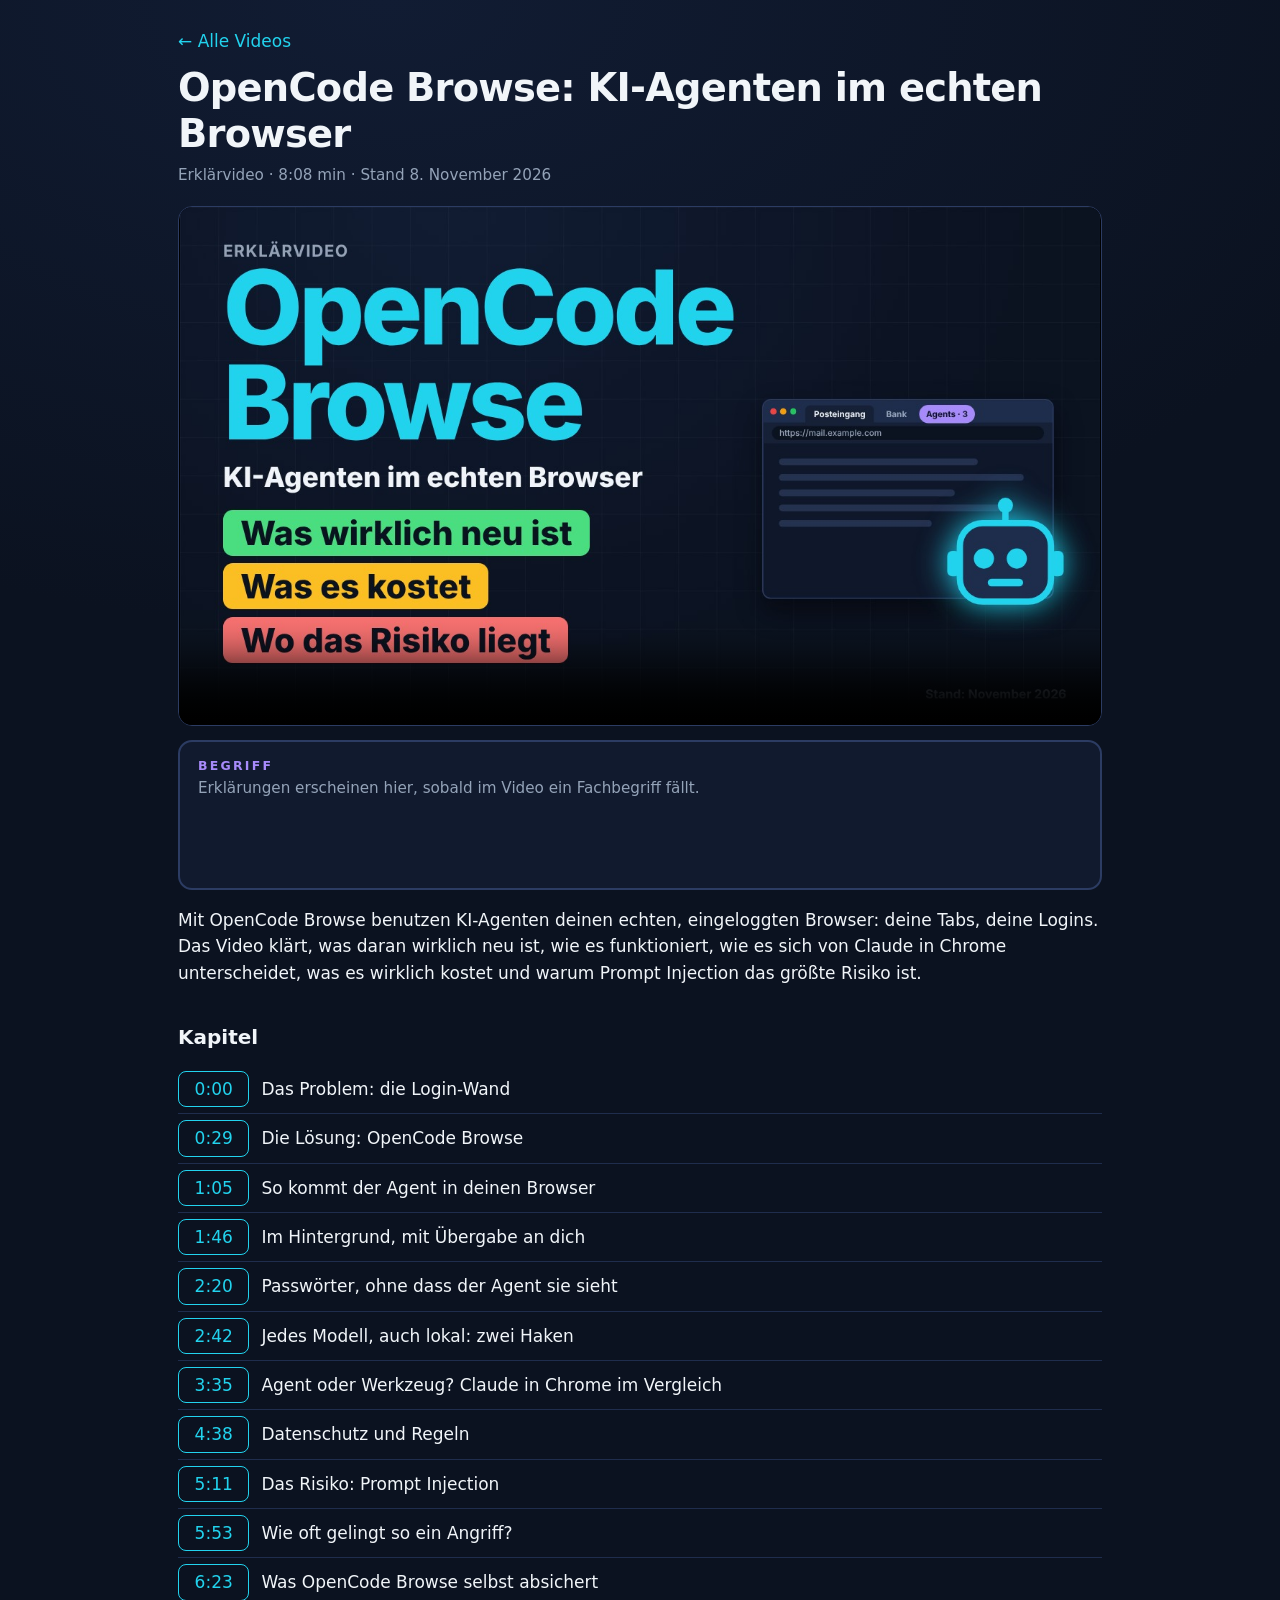
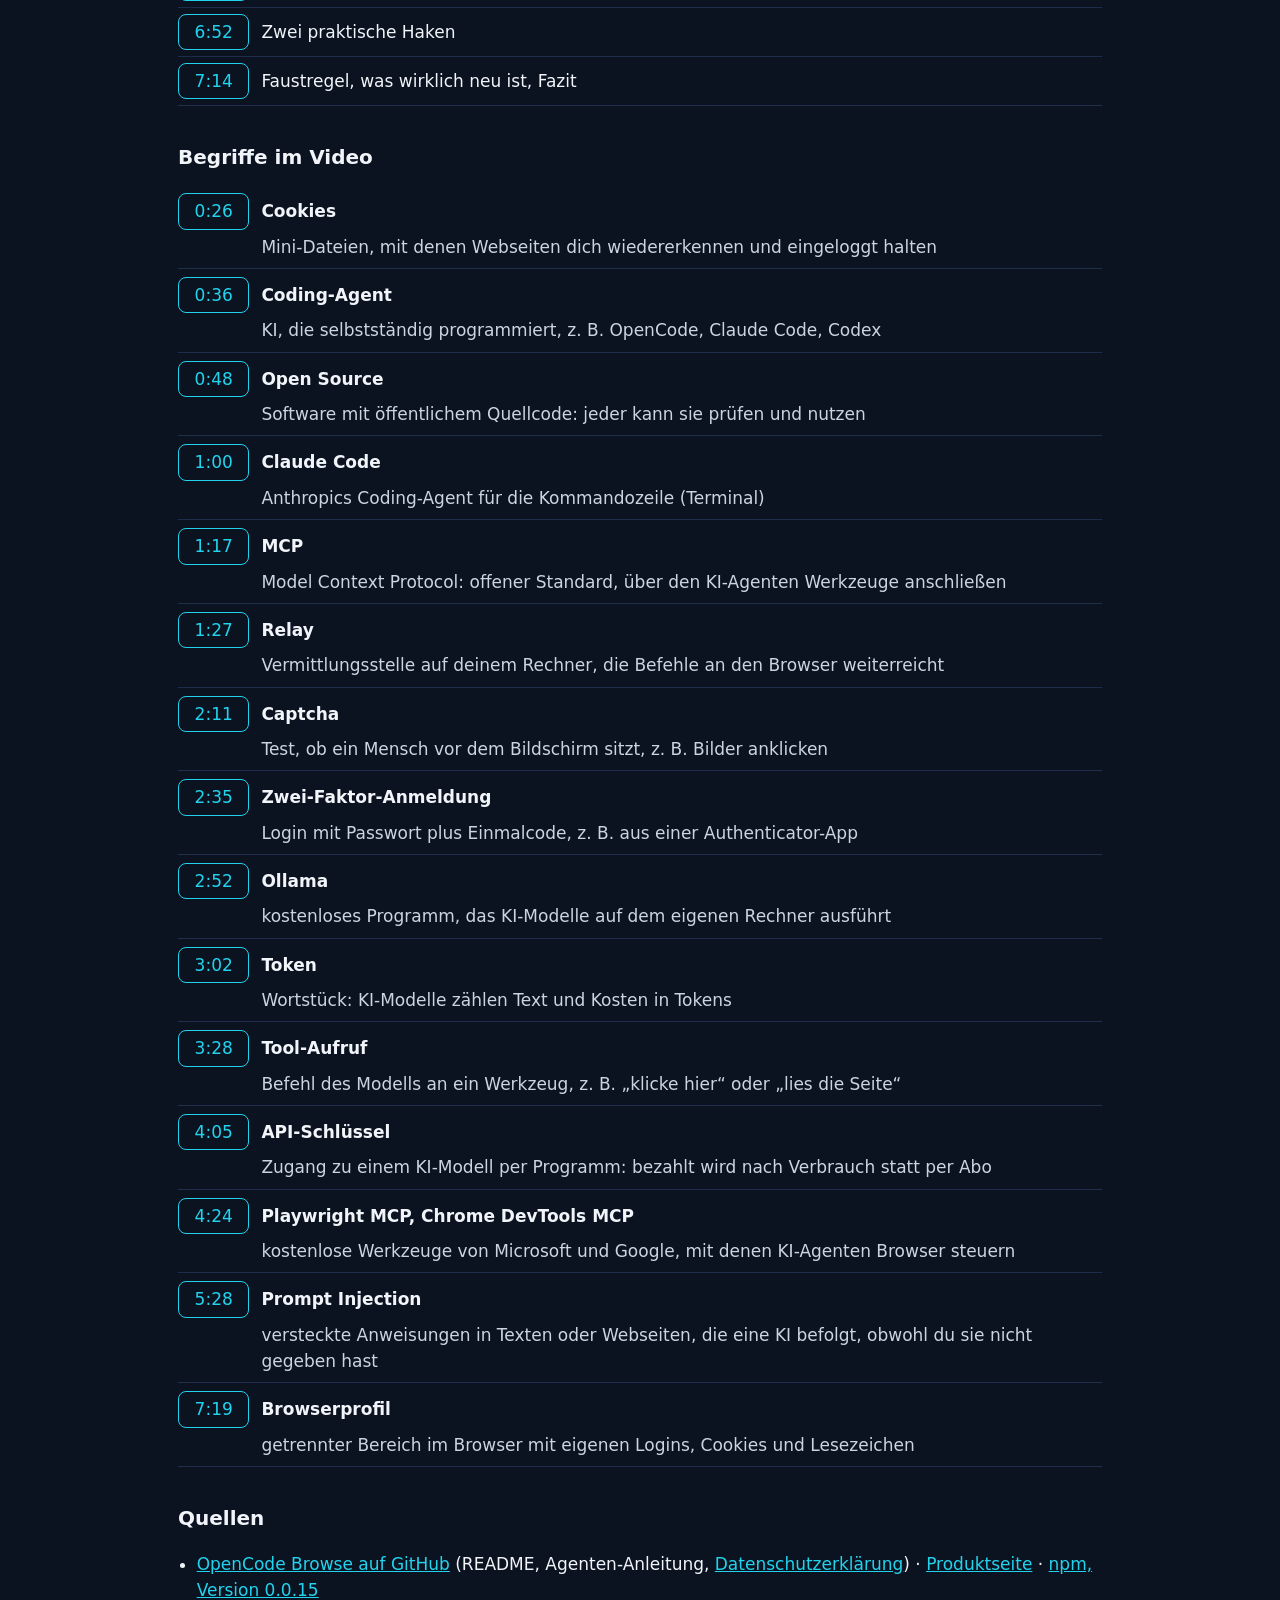
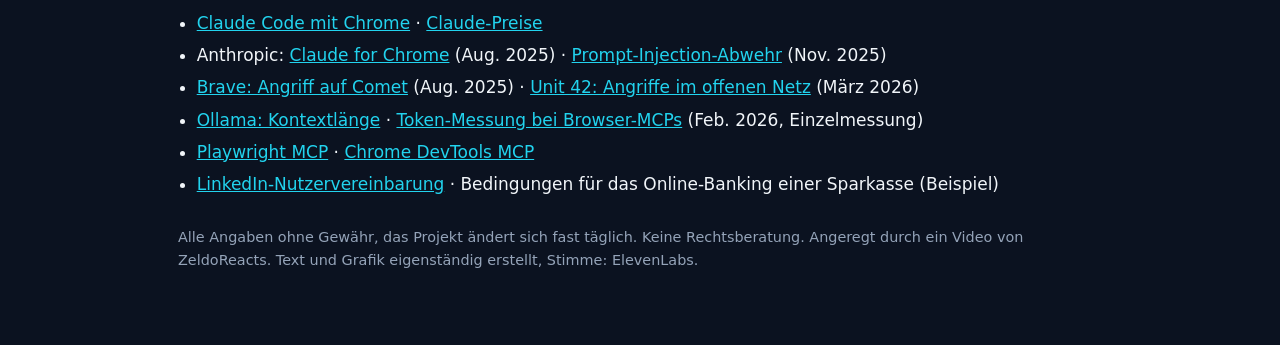
==== commit f088e44b: "OpenCode Browse: „Was wirklich neu ist“ auf Seite, Vorschaubild, Untertitel, Zeiten; CLAUDE.md: Neuh" ====
--- a/opencode-browse/index.html
+++ b/opencode-browse/index.html
@@ -11,7 +11,7 @@
 <main>
   <p class="zurueck"><a href="../">← Alle Videos</a></p>
   <h1>OpenCode Browse: KI-Agenten im echten Browser</h1>
-  <p class="meta">Erklärvideo · 7:56 min · Stand 8. November 2026</p>
+  <p class="meta">Erklärvideo · 8:08 min · Stand 8. November 2026</p>
 
   <video id="video" controls playsinline preload="metadata" poster="poster.jpg">
     <source src="video.mp4" type="video/mp4">
@@ -26,24 +26,24 @@
   </div>
 
   <p>Mit OpenCode Browse benutzen KI-Agenten deinen echten, eingeloggten Browser: deine Tabs, deine Logins.
-  Das Video erklärt, wie das technisch funktioniert, wie es sich von Claude in Chrome unterscheidet, was es wirklich kostet
-  und warum Prompt Injection das größte Risiko ist.</p>
+  Das Video klärt, was daran wirklich neu ist, wie es funktioniert, wie es sich von Claude in Chrome unterscheidet,
+  was es wirklich kostet und warum Prompt Injection das größte Risiko ist.</p>
 
   <h2>Kapitel</h2>
   <ol class="kapitel">
     <li><button data-t="0">0:00</button> Das Problem: die Login-Wand</li>
-    <li><button data-t="28">0:28</button> Die Lösung: OpenCode Browse</li>
-    <li><button data-t="64">1:04</button> So kommt der Agent in deinen Browser</li>
+    <li><button data-t="29">0:29</button> Die Lösung: OpenCode Browse</li>
+    <li><button data-t="65">1:05</button> So kommt der Agent in deinen Browser</li>
     <li><button data-t="106">1:46</button> Im Hintergrund, mit Übergabe an dich</li>
     <li><button data-t="140">2:20</button> Passwörter, ohne dass der Agent sie sieht</li>
-    <li><button data-t="161">2:41</button> Jedes Modell, auch lokal: zwei Haken</li>
+    <li><button data-t="162">2:42</button> Jedes Modell, auch lokal: zwei Haken</li>
     <li><button data-t="215">3:35</button> Agent oder Werkzeug? Claude in Chrome im Vergleich</li>
     <li><button data-t="278">4:38</button> Datenschutz und Regeln</li>
     <li><button data-t="311">5:11</button> Das Risiko: Prompt Injection</li>
     <li><button data-t="353">5:53</button> Wie oft gelingt so ein Angriff?</li>
     <li><button data-t="383">6:23</button> Was OpenCode Browse selbst absichert</li>
     <li><button data-t="412">6:52</button> Zwei praktische Haken</li>
-    <li><button data-t="433">7:13</button> Faustregel und Fazit</li>
+    <li><button data-t="434">7:14</button> Faustregel, was wirklich neu ist, Fazit</li>
   </ol>
 
   <h2>Begriffe im Video</h2>
@@ -54,7 +54,7 @@
     <div><dt><button data-t="60">1:00</button> Claude Code</dt><dd>Anthropics Coding-Agent für die Kommandozeile (Terminal)</dd></div>
     <div><dt><button data-t="77">1:17</button> MCP</dt><dd>Model Context Protocol: offener Standard, über den KI-Agenten Werkzeuge anschließen</dd></div>
     <div><dt><button data-t="87">1:27</button> Relay</dt><dd>Vermittlungsstelle auf deinem Rechner, die Befehle an den Browser weiterreicht</dd></div>
-    <div><dt><button data-t="130">2:10</button> Captcha</dt><dd>Test, ob ein Mensch vor dem Bildschirm sitzt, z. B. Bilder anklicken</dd></div>
+    <div><dt><button data-t="131">2:11</button> Captcha</dt><dd>Test, ob ein Mensch vor dem Bildschirm sitzt, z. B. Bilder anklicken</dd></div>
     <div><dt><button data-t="155">2:35</button> Zwei-Faktor-Anmeldung</dt><dd>Login mit Passwort plus Einmalcode, z. B. aus einer Authenticator-App</dd></div>
     <div><dt><button data-t="172">2:52</button> Ollama</dt><dd>kostenloses Programm, das KI-Modelle auf dem eigenen Rechner ausführt</dd></div>
     <div><dt><button data-t="182">3:02</button> Token</dt><dd>Wortstück: KI-Modelle zählen Text und Kosten in Tokens</dd></div>
@@ -62,7 +62,7 @@
     <div><dt><button data-t="245">4:05</button> API-Schlüssel</dt><dd>Zugang zu einem KI-Modell per Programm: bezahlt wird nach Verbrauch statt per Abo</dd></div>
     <div><dt><button data-t="264">4:24</button> Playwright MCP, Chrome DevTools MCP</dt><dd>kostenlose Werkzeuge von Microsoft und Google, mit denen KI-Agenten Browser steuern</dd></div>
     <div><dt><button data-t="328">5:28</button> Prompt Injection</dt><dd>versteckte Anweisungen in Texten oder Webseiten, die eine KI befolgt, obwohl du sie nicht gegeben hast</dd></div>
-    <div><dt><button data-t="438">7:18</button> Browserprofil</dt><dd>getrennter Bereich im Browser mit eigenen Logins, Cookies und Lesezeichen</dd></div>
+    <div><dt><button data-t="439">7:19</button> Browserprofil</dt><dd>getrennter Bereich im Browser mit eigenen Logins, Cookies und Lesezeichen</dd></div>
   </dl>
 
   <h2>Quellen</h2>
@@ -86,7 +86,7 @@
 </main>
 <script>
   const v = document.getElementById('video');
-  const BEGRIFFE = [{"t": 26.44, "b": "Cookies", "e": "Mini-Dateien, mit denen Webseiten dich wiedererkennen und eingeloggt halten"}, {"t": 36.0, "b": "Coding-Agent", "e": "KI, die selbstständig programmiert, z. B. OpenCode, Claude Code, Codex"}, {"t": 48.64, "b": "Open Source", "e": "Software mit öffentlichem Quellcode: jeder kann sie prüfen und nutzen"}, {"t": 60.08, "b": "Claude Code", "e": "Anthropics Coding-Agent für die Kommandozeile (Terminal)"}, {"t": 77.38, "b": "MCP", "e": "Model Context Protocol: offener Standard, über den KI-Agenten Werkzeuge anschließen"}, {"t": 87.5, "b": "Relay", "e": "Vermittlungsstelle auf deinem Rechner, die Befehle an den Browser weiterreicht"}, {"t": 130.92, "b": "Captcha", "e": "Test, ob ein Mensch vor dem Bildschirm sitzt, z. B. Bilder anklicken"}, {"t": 155.1, "b": "Zwei-Faktor-Anmeldung", "e": "Login mit Passwort plus Einmalcode, z. B. aus einer Authenticator-App"}, {"t": 172.26, "b": "Ollama", "e": "kostenloses Programm, das KI-Modelle auf dem eigenen Rechner ausführt"}, {"t": 182.58, "b": "Token", "e": "Wortstück: KI-Modelle zählen Text und Kosten in Tokens"}, {"t": 208.74, "b": "Tool-Aufruf", "e": "Befehl des Modells an ein Werkzeug, z. B. „klicke hier“ oder „lies die Seite“"}, {"t": 245.09, "b": "API-Schlüssel", "e": "Zugang zu einem KI-Modell per Programm: bezahlt wird nach Verbrauch statt per Abo"}, {"t": 264.45, "b": "Playwright MCP, Chrome DevTools MCP", "e": "kostenlose Werkzeuge von Microsoft und Google, mit denen KI-Agenten Browser steuern"}, {"t": 328.42, "b": "Prompt Injection", "e": "versteckte Anweisungen in Texten oder Webseiten, die eine KI befolgt, obwohl du sie nicht gegeben hast"}, {"t": 438.79, "b": "Browserprofil", "e": "getrennter Bereich im Browser mit eigenen Logins, Cookies und Lesezeichen"}];
+  const BEGRIFFE = [{"t": 26.67, "b": "Cookies", "e": "Mini-Dateien, mit denen Webseiten dich wiedererkennen und eingeloggt halten"}, {"t": 36.23, "b": "Coding-Agent", "e": "KI, die selbstständig programmiert, z. B. OpenCode, Claude Code, Codex"}, {"t": 48.87, "b": "Open Source", "e": "Software mit öffentlichem Quellcode: jeder kann sie prüfen und nutzen"}, {"t": 60.31, "b": "Claude Code", "e": "Anthropics Coding-Agent für die Kommandozeile (Terminal)"}, {"t": 77.61, "b": "MCP", "e": "Model Context Protocol: offener Standard, über den KI-Agenten Werkzeuge anschließen"}, {"t": 87.73, "b": "Relay", "e": "Vermittlungsstelle auf deinem Rechner, die Befehle an den Browser weiterreicht"}, {"t": 131.16, "b": "Captcha", "e": "Test, ob ein Mensch vor dem Bildschirm sitzt, z. B. Bilder anklicken"}, {"t": 155.33, "b": "Zwei-Faktor-Anmeldung", "e": "Login mit Passwort plus Einmalcode, z. B. aus einer Authenticator-App"}, {"t": 172.5, "b": "Ollama", "e": "kostenloses Programm, das KI-Modelle auf dem eigenen Rechner ausführt"}, {"t": 182.82, "b": "Token", "e": "Wortstück: KI-Modelle zählen Text und Kosten in Tokens"}, {"t": 208.98, "b": "Tool-Aufruf", "e": "Befehl des Modells an ein Werkzeug, z. B. „klicke hier“ oder „lies die Seite“"}, {"t": 245.32, "b": "API-Schlüssel", "e": "Zugang zu einem KI-Modell per Programm: bezahlt wird nach Verbrauch statt per Abo"}, {"t": 264.68, "b": "Playwright MCP, Chrome DevTools MCP", "e": "kostenlose Werkzeuge von Microsoft und Google, mit denen KI-Agenten Browser steuern"}, {"t": 328.66, "b": "Prompt Injection", "e": "versteckte Anweisungen in Texten oder Webseiten, die eine KI befolgt, obwohl du sie nicht gegeben hast"}, {"t": 439.1, "b": "Browserprofil", "e": "getrennter Bereich im Browser mit eigenen Logins, Cookies und Lesezeichen"}];
   const kasten = document.getElementById('begriff');
   const name = document.getElementById('begriff-name');
   const text = document.getElementById('begriff-text');
